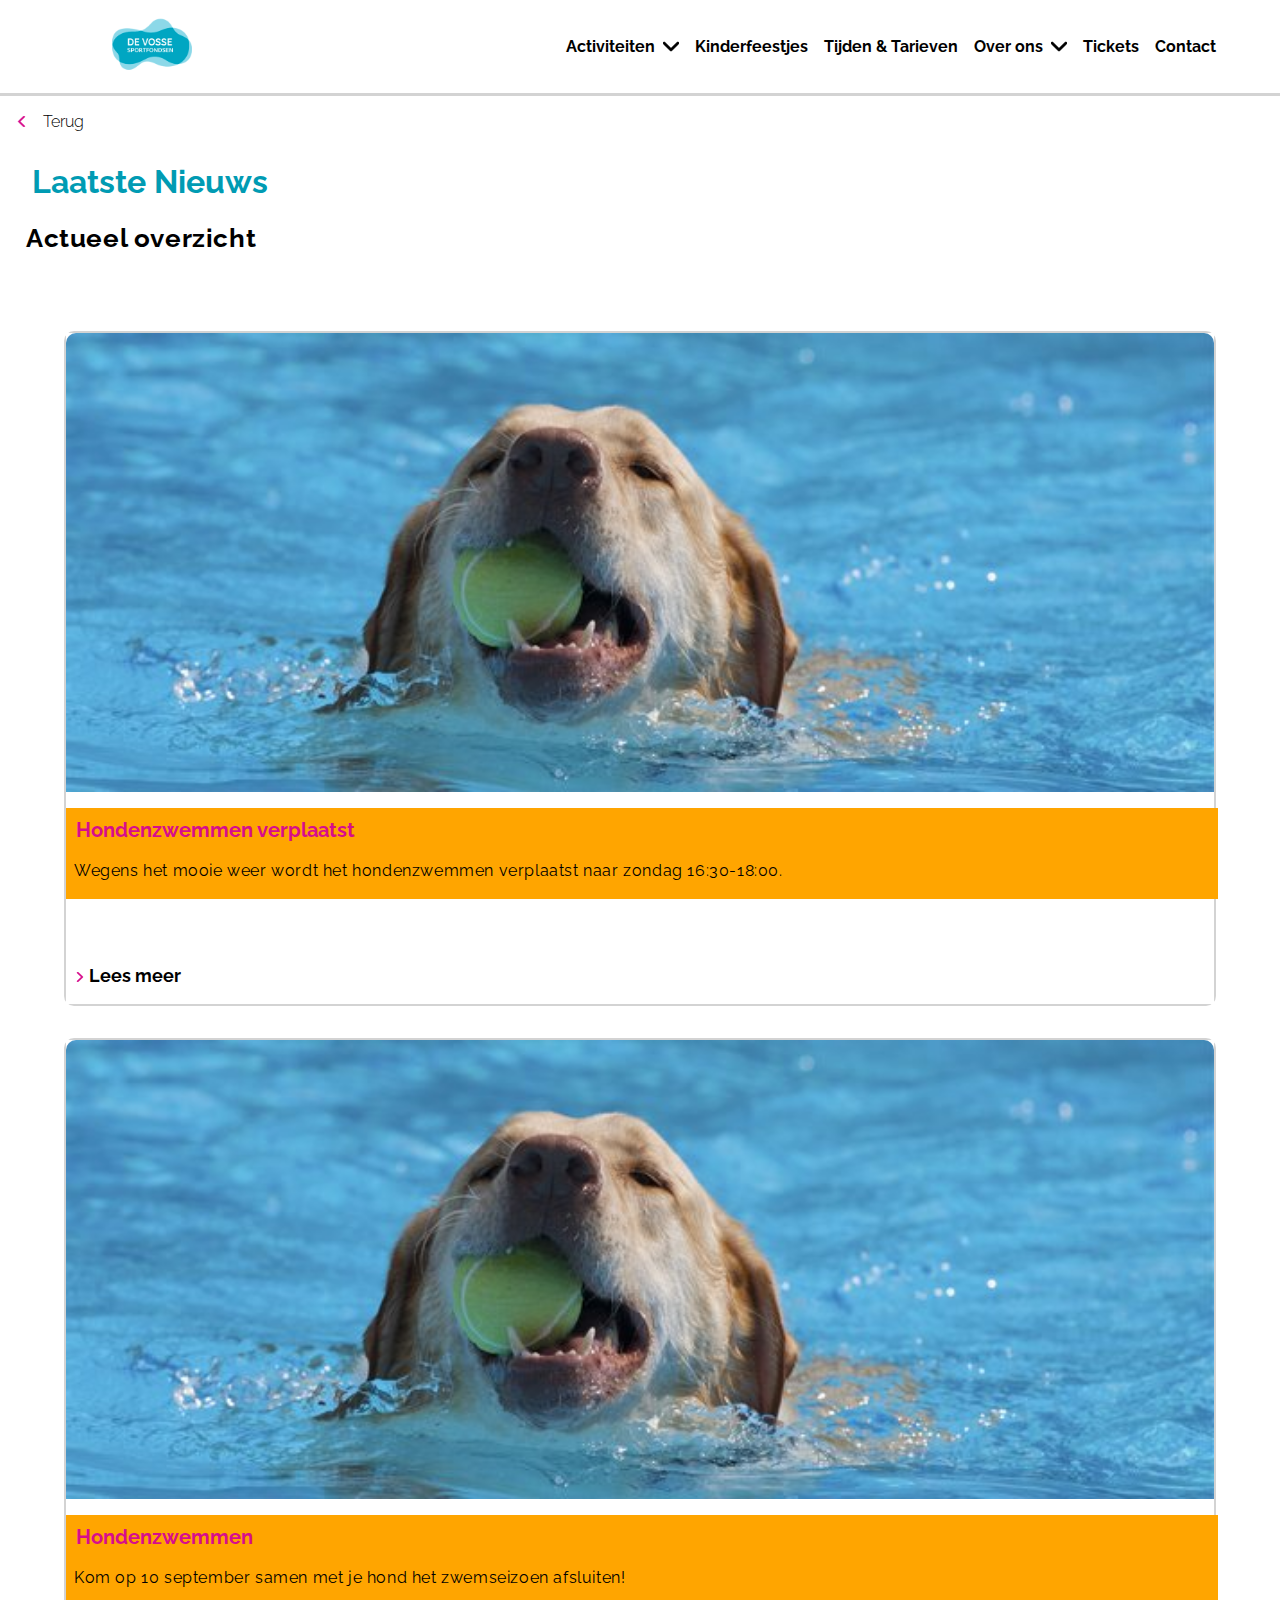
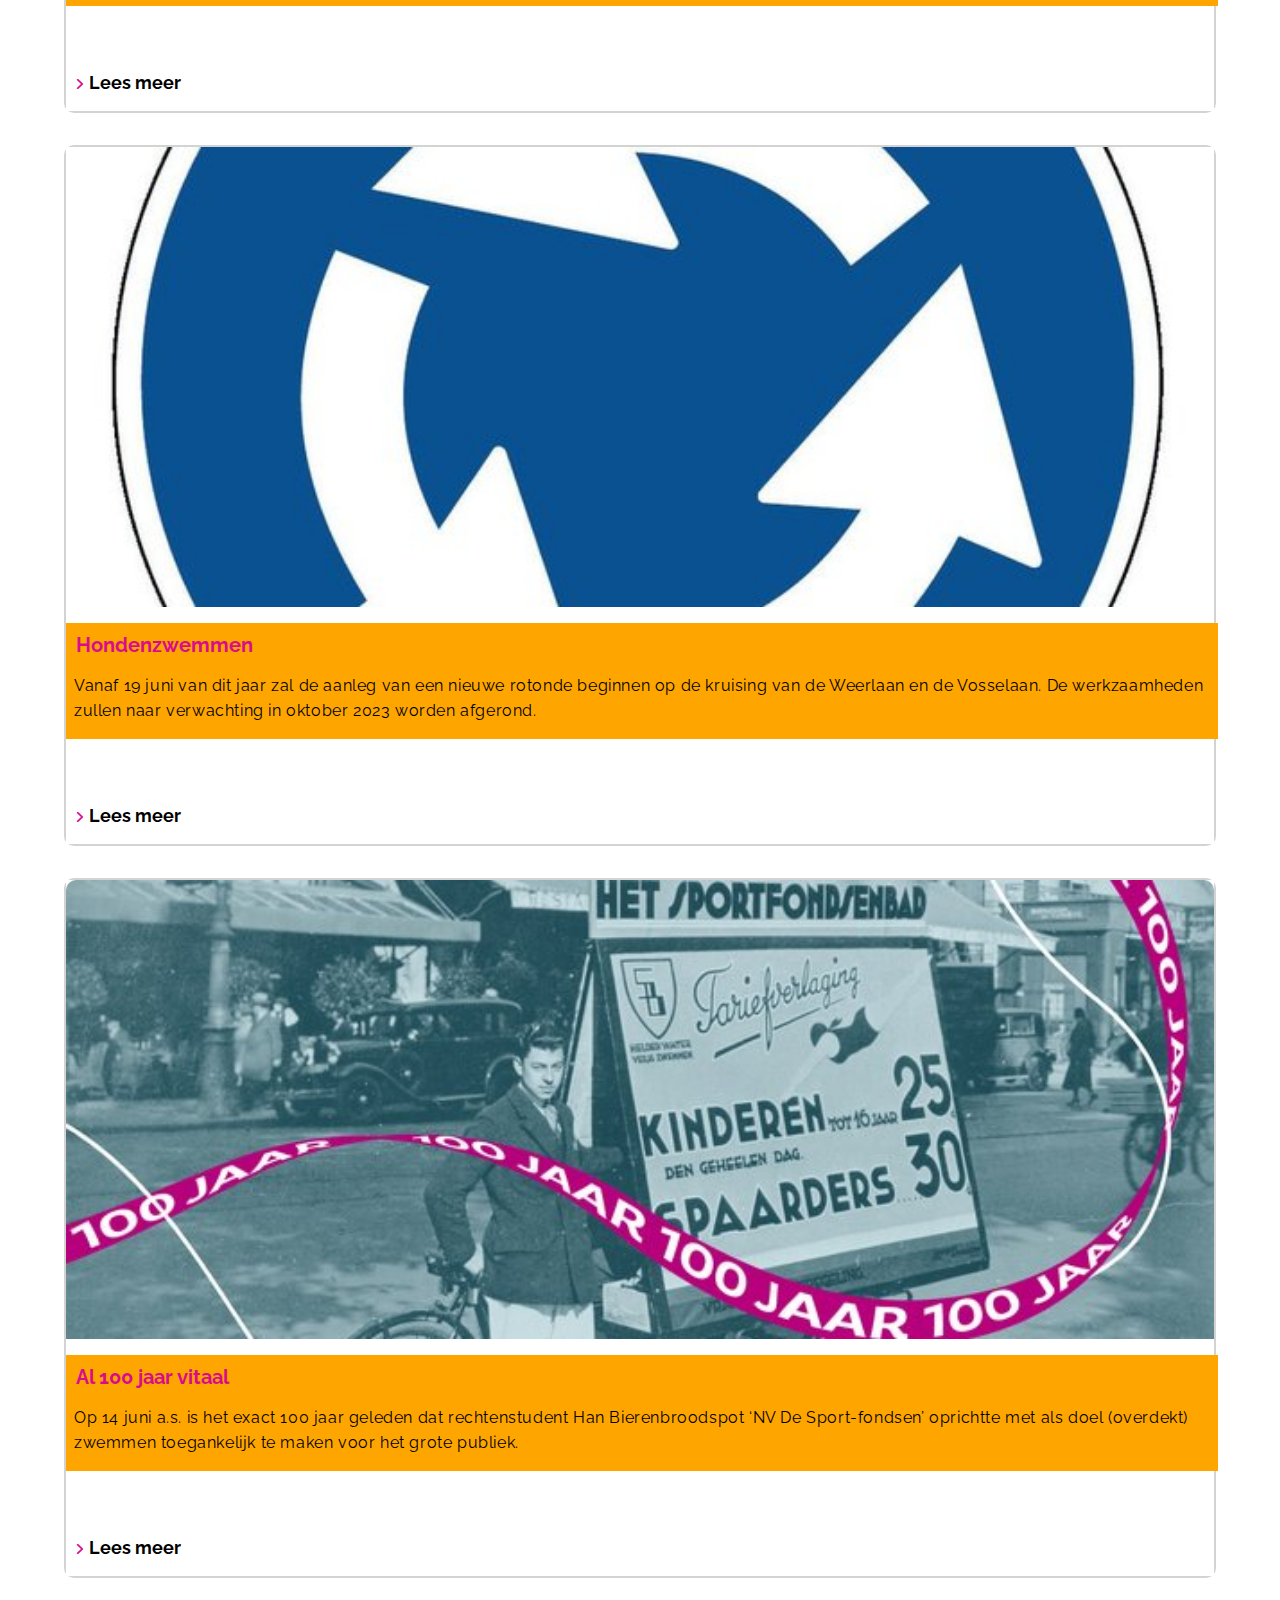
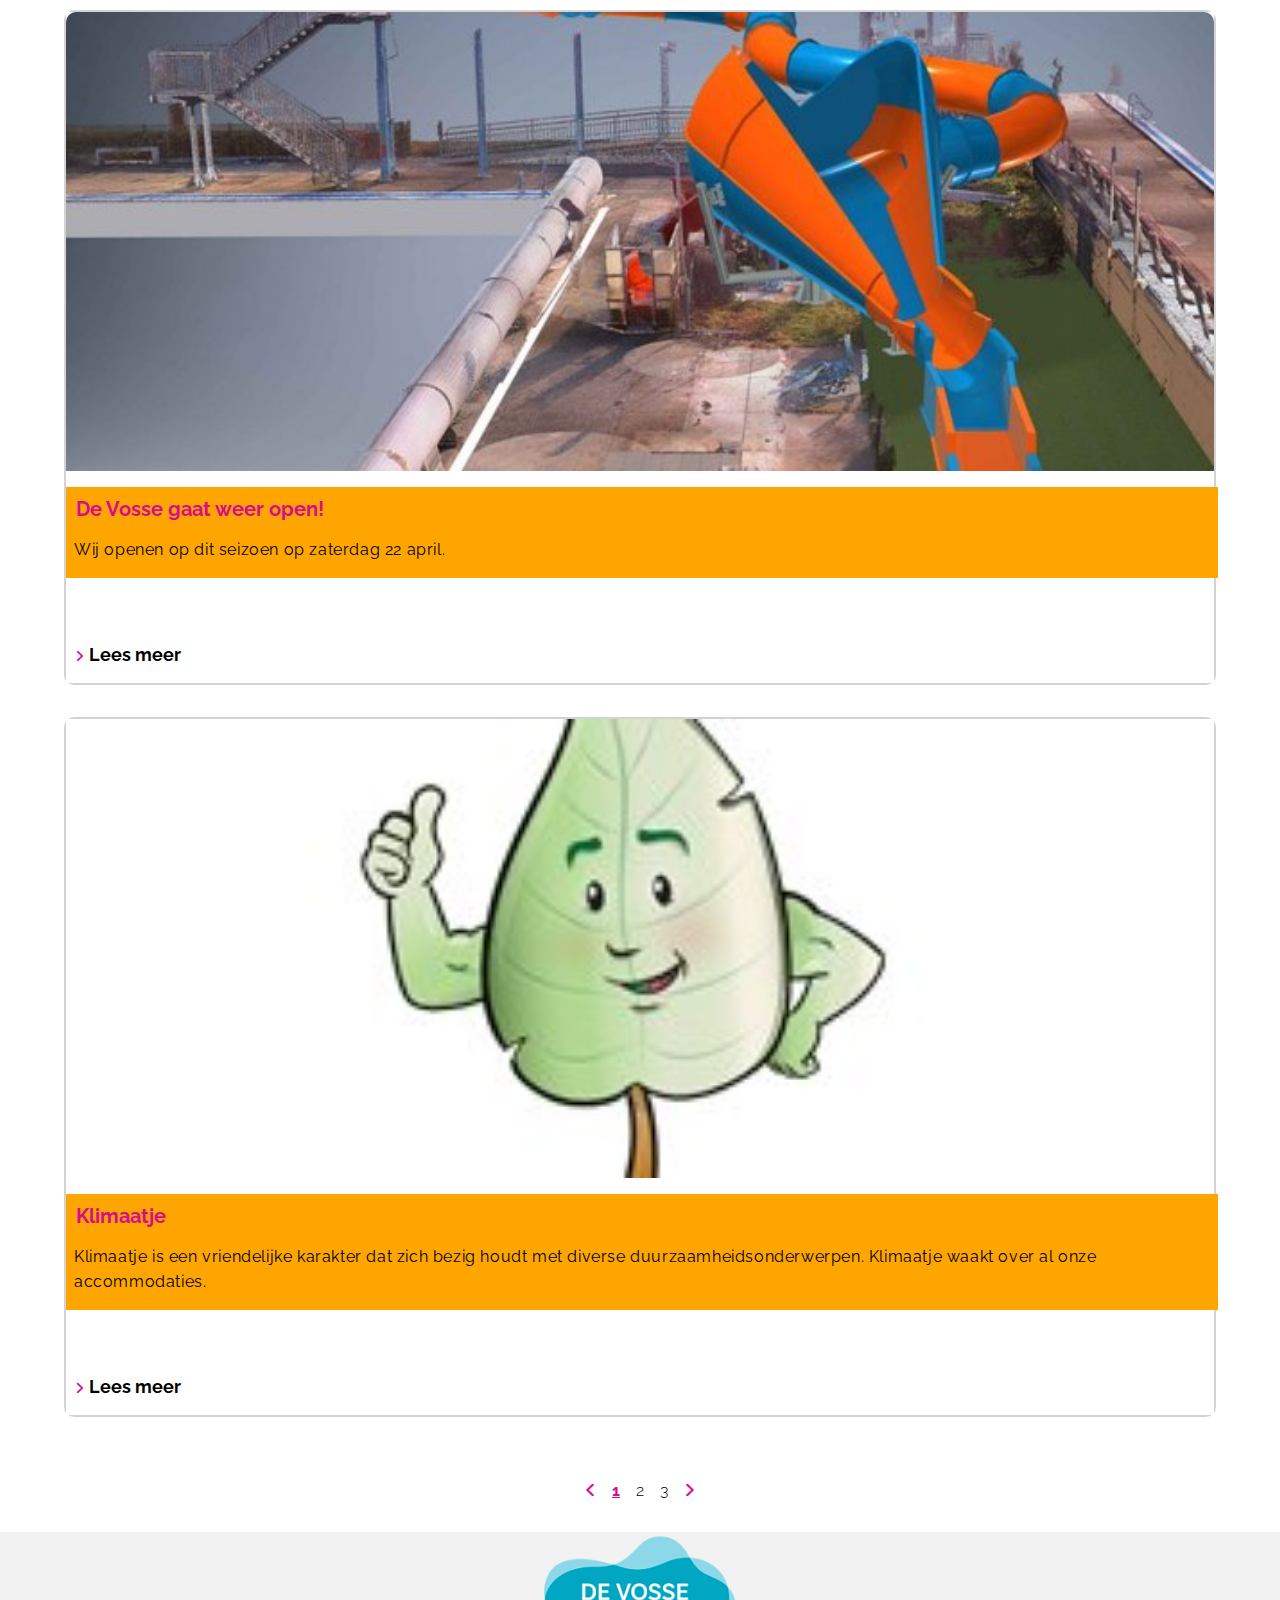
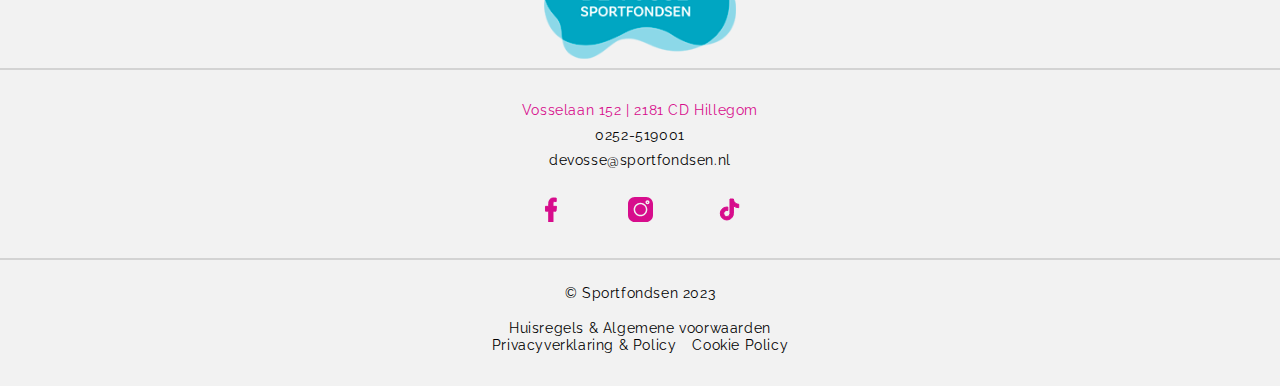
==== nieuws.html @ 366e2dba "Add files via upload" ====
<!DOCTYPE html>
<html lang="nl">

<head>
	<meta charset="UTF-8">
	<meta name="author" content="jouw naam">
	<meta name="viewport" content="width=device-width, initial-scale=1">
	
	<title>Het laatste nieuws</title>
	<link rel="icon" type="image/png" href="images/logoDeVosse.png">
	<link href="styles/style.css" rel="stylesheet">
	<link rel="preconnect" href="https://fonts.googleapis.com">
	<link rel="preconnect" href="https://fonts.gstatic.com" crossorigin>
	<link href="https://fonts.googleapis.com/css2?family=Raleway:wght@300;400;700&display=swap" rel="stylesheet">
</head>

<body class="news">
    <header>
		<nav>
			<a href="index.html"><img src="images/logoDeVosse.png" alt="Logo van de Vosse"></a>
			<div>
				<button aria-label="Klik hier om het hamburgermenu te openen."><img src="images/menuButton.svg"><span>Menu</span></button>
			</div>
			<ul>
				<li>
					<a href="#/">Activiteiten
					<svg width="25" height="25" fill="currentColor" stroke="currentColor" class="transition-transform ease-in-out duration-150 transform group-hover:rotate-180 text-primary h-3 w-3 ml-2" viewBox="0 0 25 14" xmlns="http://www.w3.org/2000/svg">
						<path d="M11.2624 13.4963L0.513101 2.93597C-0.171036 2.26421 -0.171036 1.17506 0.513102 0.503618C1.19663 -0.167874 2.30524 -0.167874 2.98872 0.503618L12.5002 9.84788L22.0113 0.503891C22.6951 -0.167602 23.8036 -0.167602 24.4871 0.503891C25.171 1.17538 25.171 2.26448 24.4871 2.93624L13.7377 13.4966C13.3958 13.8323 12.9481 14 12.5002 14C12.0521 14 11.6041 13.832 11.2624 13.4963Z"></path></svg>
					</a>
						<ul>
							<li><a href="#/">Vrijzwemmen</a></li>
							<li><a href="#/">Banenzwemmen</a></li>
							<li><a href="#/">Zwem-ABC</a></li>
						</ul>
				</li>
				<li><a href="#/">Kinderfeestjes</a></li>
				<li><a href="#/">Tijden & Tarieven</a></li>
				<li>
					<a href="#/">Over ons<svg width="25" height="25" fill="currentColor" stroke="currentColor" class="transition-transform ease-in-out duration-150 transform group-hover:rotate-180 text-primary h-3 w-3 ml-2" viewBox="0 0 25 14" xmlns="http://www.w3.org/2000/svg">
					<path d="M11.2624 13.4963L0.513101 2.93597C-0.171036 2.26421 -0.171036 1.17506 0.513102 0.503618C1.19663 -0.167874 2.30524 -0.167874 2.98872 0.503618L12.5002 9.84788L22.0113 0.503891C22.6951 -0.167602 23.8036 -0.167602 24.4871 0.503891C25.171 1.17538 25.171 2.26448 24.4871 2.93624L13.7377 13.4966C13.3958 13.8323 12.9481 14 12.5002 14C12.0521 14 11.6041 13.832 11.2624 13.4963Z"></path></svg>
					</a>
						<ul>
							<li><a href="nieuws.html">Nieuws</a></li>
							<li><a href="#/">Horeca</a></li>
							<li><a href="#/">Verhuur</a></li>
							<li><a href="#/">Vacatures</a></li>
							<li><a href="#/">Keurmerken</a></li>
						</ul>
				</li>
				<li><a href="#/">Tickets</a></li>
				<li><a href="#/">Contact</a></li>
			</ul>
		</nav>

		<div class="hamburger_menu">
			<ul>
				<li><img src="images/logoDeVosse.png" alt="Logo van de Vosse"></li>
				<li>
					<button aria-label="Klik hier om het hamburgermenu te sluiten.">
						<svg width="25" height="25" fill="currentColor" stroke="currentColor" class="text-primary h-6 w-6" viewBox="0 0 25 25" xmlns="http://www.w3.org/2000/svg">
						<path d="M14.2407 12.5001L21.6389 5.10154C22.1204 4.6203 22.1204 3.84218 21.6389 3.36094C21.1577 2.87969 20.3796 2.87969 19.8983 3.36094L12.4999 10.7595L5.10167 3.36094C4.62021 2.87969 3.84234 2.87969 3.3611 3.36094C2.87963 3.84218 2.87963 4.6203 3.3611 5.10154L10.7593 12.5001L3.3611 19.8987C2.87963 20.38 2.87963 21.1581 3.3611 21.6393C3.60093 21.8794 3.91627 22 4.23138 22C4.5465 22 4.86161 21.8794 5.10167 21.6393L12.4999 14.2407L19.8983 21.6393C20.1384 21.8794 20.4535 22 20.7686 22C21.0837 22 21.3988 21.8794 21.6389 21.6393C22.1204 21.1581 22.1204 20.38 21.6389 19.8987L14.2407 12.5001Z"></path></svg>
					</button>
				</li>
			</ul>

			<ul>
				<li>
					<button aria-label="Klik hier om de lijst met activiteiten te openen.">Activiteiten 
					<svg width="25" height="25" fill="currentColor" stroke="currentColor" class="false text-primary h-3 w-3 ml-2 group-hover:text-primary-600 group-focus:text-primary-600 transition ease-in-out duration-150" viewBox="0 0 25 14" xmlns="http://www.w3.org/2000/svg">
					<path d="M11.2624 13.4963L0.513101 2.93597C-0.171036 2.26421 -0.171036 1.17506 0.513102 0.503618C1.19663 -0.167874 2.30524 -0.167874 2.98872 0.503618L12.5002 9.84788L22.0113 0.503891C22.6951 -0.167602 23.8036 -0.167602 24.4871 0.503891C25.171 1.17538 25.171 2.26448 24.4871 2.93624L13.7377 13.4966C13.3958 13.8323 12.9481 14 12.5002 14C12.0521 14 11.6041 13.832 11.2624 13.4963Z"></path></svg></button>
				</li>
					<li>
						<ul class="activiteiten">
							<li><a href="#/">Vrijzwemmen</a></li>
							<li><a href="#/">Banenzwemmen</a></li>
							<li><a href="#/">Zwem-ABC</a></li>
						</ul>
					</li>
				<li><a href="#/">Kinderfeestjes</a></li>
				<li><a href="#/">Tijden & Tarieven</a></li>
				<li>
					<button aria-label="Klik hier om de lijst met informatie over ons te openen.">Over Ons <svg width="25" height="25" fill="currentColor" stroke="currentColor" class="false text-primary h-3 w-3 ml-2 group-hover:text-primary-600 group-focus:text-primary-600 transition ease-in-out duration-150" viewBox="0 0 25 14" xmlns="http://www.w3.org/2000/svg">
					<path d="M11.2624 13.4963L0.513101 2.93597C-0.171036 2.26421 -0.171036 1.17506 0.513102 0.503618C1.19663 -0.167874 2.30524 -0.167874 2.98872 0.503618L12.5002 9.84788L22.0113 0.503891C22.6951 -0.167602 23.8036 -0.167602 24.4871 0.503891C25.171 1.17538 25.171 2.26448 24.4871 2.93624L13.7377 13.4966C13.3958 13.8323 12.9481 14 12.5002 14C12.0521 14 11.6041 13.832 11.2624 13.4963Z"></path></svg></button>
				</li>
					<li>
						<ul class="over_ons">
							<li><a href="nieuws.html">Nieuws</a></li>
							<li><a href="#/">Horeca</a></li>
							<li><a href="#/">Verhuur</a></li>
							<li><a href="#/">Vacatures</a></li>
							<li><a href="#/">Keurmerken</a></li>
						</ul>
					</li>
				<li><a href="#/">Tickets</a></li>
				<li><a href="#/">Contact</a></li>
			</ul>
		</div>
	</header>

    <main>
        <section>
            <a href="index.html"><svg width="11" height="11" fill="currentColor" stroke="currentColor" class="ml-0 mr-2 md:mx-2 text-primary" viewBox="0 0 15 25" xmlns="http://www.w3.org/2000/svg">
            <path d="M0.53968 13.7376L11.8543 24.4869C12.5741 25.171 13.741 25.171 14.4604 24.4869C15.1799 23.8034 15.1799 22.6948 14.4604 22.0113L4.4487 12.4998L14.4601 2.98869C15.1796 2.30489 15.1796 1.19638 14.4601 0.512853C13.7407 -0.170951 12.5738 -0.170951 11.854 0.512853L0.53939 11.2623C0.179661 11.6042 0 12.0519 0 12.4998C0 12.9479 0.180011 13.3959 0.53968 13.7376Z"></path>
            </svg>Terug</a>

            <h1>Laatste Nieuws</h1>

            <h2>Actueel overzicht</h2>
        </section>

		<ul>
			<li>
				<a href="#/">
					<article>
						<img src="images/honden-zwemmen.jpg" alt="Afbeelding van een hond in het zwembad met een tennisbal in zijn bek.">
						<section>
							<h3>Hondenzwemmen verplaatst</h3>
							<p>
								Wegens het mooie weer wordt het hondenzwemmen verplaatst naar zondag 16:30-18:00.
							</p>
						</section>
						<p>
							<svg width="10" height="10" fill="currentColor" stroke="currentColor" class="text-primary" viewBox="0 0 15 25" xmlns="http://www.w3.org/2000/svg"><path d="M14.4603 13.7376L3.14568 24.4869C2.42594 25.171 1.25899 25.171 0.539592 24.4869C-0.179864 23.8034 -0.179864 22.6948 0.539592 22.0113L10.5513 12.4998L0.539883 2.98869C-0.179573 2.30489 -0.179573 1.19638 0.539883 0.512853C1.25934 -0.170951 2.42623 -0.170951 3.14598 0.512853L14.4606 11.2623C14.8203 11.6042 15 12.0519 15 12.4998C15 12.9479 14.82 13.3959 14.4603 13.7376Z"></path></svg>
							Lees meer
						</p>
					</article>
				</a>
			</li>

			<li>
				<a href="#/">
					<article>
						<img src="images/honden-zwemmen.jpg" alt="Afbeelding van een hond in het zwembad met een tennisbal in zijn bek.">
						<section>
							<h3>Hondenzwemmen</h3>
							<p>
								Kom op 10 september samen met je hond het zwemseizoen afsluiten!
							</p>
						</section>
						<p>
							<svg width="10" height="10" fill="currentColor" stroke="currentColor" class="text-primary" viewBox="0 0 15 25" xmlns="http://www.w3.org/2000/svg"><path d="M14.4603 13.7376L3.14568 24.4869C2.42594 25.171 1.25899 25.171 0.539592 24.4869C-0.179864 23.8034 -0.179864 22.6948 0.539592 22.0113L10.5513 12.4998L0.539883 2.98869C-0.179573 2.30489 -0.179573 1.19638 0.539883 0.512853C1.25934 -0.170951 2.42623 -0.170951 3.14598 0.512853L14.4606 11.2623C14.8203 11.6042 15 12.0519 15 12.4998C15 12.9479 14.82 13.3959 14.4603 13.7376Z"></path></svg>
							Lees meer
						</p>
					</article>
				</a>
			</li>

			<li>
				<a href="#/">
					<article>
						<img src="images/rotonde.jpg" alt="Afbeelding van een verkeersbord met een rotonde daar op.">
						<section>
							<h3>Hondenzwemmen</h3>
							<p>
								Vanaf 19 juni van dit jaar zal de aanleg van een nieuwe rotonde beginnen op de kruising van de Weerlaan en de Vosselaan. 
							De werkzaamheden zullen naar verwachting in oktober 2023 worden afgerond.
							</p>
						</section>
						<p>
							<svg width="10" height="10" fill="currentColor" stroke="currentColor" class="text-primary" viewBox="0 0 15 25" xmlns="http://www.w3.org/2000/svg"><path d="M14.4603 13.7376L3.14568 24.4869C2.42594 25.171 1.25899 25.171 0.539592 24.4869C-0.179864 23.8034 -0.179864 22.6948 0.539592 22.0113L10.5513 12.4998L0.539883 2.98869C-0.179573 2.30489 -0.179573 1.19638 0.539883 0.512853C1.25934 -0.170951 2.42623 -0.170951 3.14598 0.512853L14.4606 11.2623C14.8203 11.6042 15 12.0519 15 12.4998C15 12.9479 14.82 13.3959 14.4603 13.7376Z"></path></svg>
							Lees meer
						</p>
					</article>
				</a>
			</li>

			<li>
				<a href="#/">
					<article>
						<img src="images/100jaar.jpg" alt="Afbeelding dat het Sportfonds 100 jaar bestaat.">
						<section>
							<h3>Al 100 jaar vitaal</h3>
							<p>
								Op 14 juni a.s. is het exact 100 jaar geleden dat rechtenstudent Han Bierenbroodspot
								 ‘NV De Sport-fondsen’ oprichtte met als doel (overdekt) zwemmen toegankelijk te maken voor het grote publiek.
							</p>
						</section>
						<p>
							<svg width="10" height="10" fill="currentColor" stroke="currentColor" class="text-primary" viewBox="0 0 15 25" xmlns="http://www.w3.org/2000/svg"><path d="M14.4603 13.7376L3.14568 24.4869C2.42594 25.171 1.25899 25.171 0.539592 24.4869C-0.179864 23.8034 -0.179864 22.6948 0.539592 22.0113L10.5513 12.4998L0.539883 2.98869C-0.179573 2.30489 -0.179573 1.19638 0.539883 0.512853C1.25934 -0.170951 2.42623 -0.170951 3.14598 0.512853L14.4606 11.2623C14.8203 11.6042 15 12.0519 15 12.4998C15 12.9479 14.82 13.3959 14.4603 13.7376Z"></path></svg>
							Lees meer
						</p>
					</article>
				</a>
			</li>

			<li>
				<a href="#/">
					<article>
						<img src="images/glijbaan.jpg" alt="Afbeelding van de nieuwe glijbaan van de Vosse.">
						<section>
							<h3>De Vosse gaat weer open!</h3>
							<p>
								Wij openen op dit seizoen op zaterdag 22 april.
							</p>
						</section>
						<p>
							<svg width="10" height="10" fill="currentColor" stroke="currentColor" class="text-primary" viewBox="0 0 15 25" xmlns="http://www.w3.org/2000/svg"><path d="M14.4603 13.7376L3.14568 24.4869C2.42594 25.171 1.25899 25.171 0.539592 24.4869C-0.179864 23.8034 -0.179864 22.6948 0.539592 22.0113L10.5513 12.4998L0.539883 2.98869C-0.179573 2.30489 -0.179573 1.19638 0.539883 0.512853C1.25934 -0.170951 2.42623 -0.170951 3.14598 0.512853L14.4606 11.2623C14.8203 11.6042 15 12.0519 15 12.4998C15 12.9479 14.82 13.3959 14.4603 13.7376Z"></path></svg>
							Lees meer
						</p>
					</article>
				</a>
			</li>

			<li>
				<a href="#/">
					<article>
						<img src="images/klimaatje.jpg" alt="Afbeelding van de mascotte van KLimaatje.">
						<section>
							<h3>Klimaatje</h3>
							<p>
								Klimaatje is een vriendelijke karakter dat zich bezig houdt met diverse duurzaamheidsonderwerpen. 
								Klimaatje waakt over al onze accommodaties.
							</p>
						</section>
						<p>
							<svg width="10" height="10" fill="currentColor" stroke="currentColor" class="text-primary" viewBox="0 0 15 25" xmlns="http://www.w3.org/2000/svg"><path d="M14.4603 13.7376L3.14568 24.4869C2.42594 25.171 1.25899 25.171 0.539592 24.4869C-0.179864 23.8034 -0.179864 22.6948 0.539592 22.0113L10.5513 12.4998L0.539883 2.98869C-0.179573 2.30489 -0.179573 1.19638 0.539883 0.512853C1.25934 -0.170951 2.42623 -0.170951 3.14598 0.512853L14.4606 11.2623C14.8203 11.6042 15 12.0519 15 12.4998C15 12.9479 14.82 13.3959 14.4603 13.7376Z"></path></svg>
							Lees meer
						</p>
					</article>
				</a>
			</li>
		</ul>

		<section>
			<ul>
				<li><a href="#/" title="Klik hier om naar de vorige nieuws pagina te gaan.">
					<svg width="12" height="12" fill="currentColor" stroke="currentColor" class="text-primary lg:hidden" viewBox="0 0 15 25" xmlns="http://www.w3.org/2000/svg">
					<path d="M0.53968 13.7376L11.8543 24.4869C12.5741 25.171 13.741 25.171 14.4604 24.4869C15.1799 23.8034 15.1799 22.6948 14.4604 22.0113L4.4487 12.4998L14.4601 2.98869C15.1796 2.30489 15.1796 1.19638 14.4601 0.512853C13.7407 -0.170951 12.5738 -0.170951 11.854 0.512853L0.53939 11.2623C0.179661 11.6042 0 12.0519 0 12.4998C0 12.9479 0.180011 13.3959 0.53968 13.7376Z"></path></svg></a>
				</li>
				<li><a href="#/" title="Klik hier om naar pagina 1 te gaan.">1</a></li>
				<li><a href="#/" title="Klik hier om naar pagina 2 te gaan.">2</a></li>
				<li><a href="#/" title="Klik hier om naar pagina 3 te gaan.">3</a></li>
				<li><a href="#/" title="Klik hier om naar de volgende nieuws pagina te gaan.">
					<svg width="12" height="12" fill="currentColor" stroke="currentColor" class="text-primary lg:hidden" viewBox="0 0 15 25" xmlns="http://www.w3.org/2000/svg">
					<path d="M14.4603 13.7376L3.14568 24.4869C2.42594 25.171 1.25899 25.171 0.539592 24.4869C-0.179864 23.8034 -0.179864 22.6948 0.539592 22.0113L10.5513 12.4998L0.539883 2.98869C-0.179573 2.30489 -0.179573 1.19638 0.539883 0.512853C1.25934 -0.170951 2.42623 -0.170951 3.14598 0.512853L14.4606 11.2623C14.8203 11.6042 15 12.0519 15 12.4998C15 12.9479 14.82 13.3959 14.4603 13.7376Z"></path></svg></a>
				</li>
			</ul>
		</section>
    </main>

	<footer>
		<section>
			<a href="index.html"><img src="images/logoDeVosse.png" alt="Logo van de Vosse"></a>
		</section>

		<section>
			<a href="https://maps.app.goo.gl/d3FYdzSRo4xgnacJ7" target="_blank">Vosselaan 152 | 2181 CD Hillegom</a>
			<a href="#/">0252-519001</a>
			<a href="#/">devosse@sportfondsen.nl</a>
		</section>

			<ul>
				<li>
					<a href="https://www.facebook.com/devosse" target="_blank"><svg width="25" height="25" fill="currentColor" stroke="currentColor" class="h-6 w-6 " viewBox="0 0 25 26" xmlns="http://www.w3.org/2000/svg">
					<path fill-rule="evenodd" clip-rule="evenodd" d="M14.0647 25.9733V14.7224H17.1936L17.7055 9.72235H14.0647V7.28827C14.0647 6.00017 14.0933 4.72282 15.7435 4.72282H17.4145V1.14763C17.4145 1.09447 15.98 0.973394 14.5273 0.973394C11.4945 0.973394 9.5974 3.04424 9.5974 6.84862V9.72235H6.2476V14.7224H9.5974V25.9733H14.0647Z"></path></svg></a>
				</li>
				<li>
					<a href="https://www.instagram.com/zwembaddevosse/" target="_blank"><svg width="25" height="25" fill="currentColor" stroke="none" viewBox="0 0 25 25" xmlns="http://www.w3.org/2000/svg">
					<path d="M18.2327 0H6.76726C3.03573 0 0 3.03573 0 6.76726V18.2329C0 21.9642 3.03573 25 6.76726 25H18.2329C21.9642 25 25 21.9642 25 18.2329V6.76726C25 3.03573 21.9642 0 18.2327 0V0ZM12.5 19.3357C8.73068 19.3357 5.66424 16.2693 5.66424 12.5C5.66424 8.73068 8.73068 5.66424 12.5 5.66424C16.2693 5.66424 19.3357 8.73068 19.3357 12.5C19.3357 16.2693 16.2693 19.3357 12.5 19.3357ZM19.4992 7.27633C18.3853 7.27633 17.4793 6.37034 17.4793 5.25645C17.4793 4.14256 18.3853 3.23638 19.4992 3.23638C20.6131 3.23638 21.5192 4.14256 21.5192 5.25645C21.5192 6.37034 20.6131 7.27633 19.4992 7.27633Z"></path><path d="M12.5 7.12985C9.53905 7.12985 7.12988 9.53883 7.12988 12.5C7.12988 15.4609 9.53905 17.8701 12.5 17.8701C15.4612 17.8701 17.8701 15.4609 17.8701 12.5C17.8701 9.53883 15.4612 7.12985 12.5 7.12985Z"></path>
					<path d="M19.4991 4.70218C19.1935 4.70218 18.9448 4.9509 18.9448 5.25645C18.9448 5.56201 19.1935 5.81073 19.4991 5.81073C19.8048 5.81073 20.0536 5.5622 20.0536 5.25645C20.0536 4.95071 19.8048 4.70218 19.4991 4.70218Z"></path></svg></a>
				</li>
				<li>
					<a href="https://www.tiktok.com/@zwembaddevosse" target="_blank"><svg width="25" height="25" fill="currentColor" stroke="currentColor" viewBox="0 0 25 25" xmlns="http://www.w3.org/2000/svg">
					<path d="M21.7 7.266a5.283 5.283 0 01-3.192-1.067 5.295 5.295 0 01-2.11-4.183h-3.424v9.355l-.004 5.124a3.099 3.099 0 01-3.279 3.092 3.086 3.086 0 01-1.417-.434 3.098 3.098 0 01-1.515-2.611 3.101 3.101 0 014.082-2.988v-3.476a6.735 6.735 0 00-.987-.073 6.565 6.565 0 00-4.933 2.207 6.422 6.422 0 00-1.62 3.874 6.414 6.414 0 001.91 4.997 6.566 6.566 0 004.643 1.9 6.544 6.544 0 004.643-1.9 6.41 6.41 0 001.923-4.561l-.018-7.652a8.654 8.654 0 005.308 1.804V7.265c.001.001-.009.001-.01.001z"></path></svg></a>
				</li>
			</ul>

			<section>
				<p>&copy Sportfondsen 2023</p>
				<a href="#/">Huisregels & Algemene voorwaarden</a>
				<ul>
					<li><a href="#/">Privacyverklaring & Policy</a></li>
					<li><a href="#/">Cookie Policy</a></li>
				</ul>
			</section>
	
	</footer>



    <script defer src="scripts/script.js"></script>
</body>
</html>
---- styles/style.css ----
/**************/
/* CSS REMEDY */
/**************/
*,
*::after,
*::before {
	box-sizing: border-box;
	margin: 0;
	padding: 0;
}

body li {
	list-style-type: none;
}

body {
	padding-top: 4em;
}

@media only screen and (min-width: 861px) {
body {
	padding-top: 6em;
}
}

/*********************/
/* CUSTOM PROPERTIES */
/*********************/
:root {
	/* startje */
	--color-background: #eee;
	--main-color: #DFF3F7;
	--secondary-color: #D70D8C;
	--main-text-color: black;

	--letter-spacing: .6px;
	--line-height: 25px;

	--standard-font: 'Raleway', sans-serif;

	--thin-font-weight: 300;
	--thin-font-text-color: black;

	--heading-font-weight: 700;

	--h2-font-size: 22px;

	--regular-text-weight: 400;
	--regular-text-size: 1.125rem;
}


/****************/
/* JOUW STYLING */
/****************/

/* jouw code */

/* HEADER */

header nav {
	display: flex;
	justify-content: space-between;
	align-items: center;
	width: 100%;
	height: 4em;
	position: fixed;
	top: 0;
	z-index: 9999;
	border-bottom: 3px solid lightgray;
	background-color: white;
	padding-left: 2em;
	padding-right: 2em;
}

header nav a img {
	width: 5em;
	height: auto;
}

header nav div:first-of-type {
	display: flex;
	flex-direction: column;
	justify-content: center;
	align-items: center;
	width: 3em;
	height: auto;
}

header nav div:first-of-type button {
	font-family: var(--standard-font);
	font-weight: var(--thin-font-weight);
	color: var(--thin-font-text-color);

	width: 100%;
	height: 100%;
	border: none;
	background-color: transparent;
	cursor: pointer;
	margin-top: 1em;
}

header nav div:first-of-type button img {
	width: 75%;
	height: auto;
}

header nav div:first-of-type button span {
	font-family: var(--standard-font);
	font-weight: var(--thin-font-text-color);
	font-size: 12px;
}


/* MEDIA QUERIES OPMAAK VOOR HEADER */

header nav ul {
	display: flex;
	flex-direction: row;
	justify-content: center;
	align-items: center;
	gap: 1em;

	margin-right: 2em;
}

header nav ul li {
	display: flex;
	justify-content: center;
	align-items: center;
	height: 2em;
}

header nav ul:first-of-type a {
	display: flex;
	justify-content: center;
	align-items: center;

	text-decoration: none;
	color: black;
	font-family: var(--standard-font);
	font-weight: var(--heading-font-weight);
	font-size: 16px;
}

header nav ul a:hover {
	cursor: pointer;
	color: var(--secondary-color);
	border-bottom: 2px solid var(--secondary-color);
}

header nav ul a:hover svg {
	transform: rotate(180deg);
	transition-duration: .25s;
}

header nav ul a:focus {
	color: var(--secondary-color);
}

header nav ul a svg {
	width: 1em;
	margin-left: .5em;
	transition-duration: .25s;
}


/* UITKLAP MENU */

header nav ul li:nth-of-type(1):hover ul,
header nav ul li:nth-of-type(2):hover ul {
	display: flex;
}
  
header nav ul li:nth-of-type(1) ul {
	background-color: white;

	flex-direction: column;
	margin-top: 12em;
	margin-left: 1em;
	width: 10em;
	height: 10em;
	position: absolute;

	border-radius: 0px 0px 10px 10px;

	display: none;
}

header nav ul li:nth-of-type(4):hover ul,
header nav ul li:nth-of-type(6):hover ul {
	display: flex;
}

header nav ul li:nth-of-type(4) ul {
	background-color: white;

	flex-direction: column;
	margin-top: 18em;
	margin-left: 1em;
	width: 10em;
	height: 16em;
	position: absolute;

	border-radius: 0px 0px 10px 10px;

	display: none;
}


@media only screen and (min-width: 863px) {
	header nav {
		height: 6em;
	}
    header nav div:first-of-type button {
      display: none;
    }
	header nav a img {
		margin-left: 5em;
	}
  }

  @media only screen and (max-width: 862px) {
	header nav ul {
		display: none;
	}
  }


/* HEADER HAMBURGER MENU VERSCHIJNEN */

header .hamburger_menu {
	position: fixed;
	top: 0;
	width: 100%;
	z-index: 9999;
	background-color: white;
	display: none;
	overflow-y: auto;
	overflow-x: hidden;
	height: 100vh;
	max-height: 100vh;
}

body.hamburger-menu-open {
    overflow: hidden;
}


header .hamburger_menu > ul:first-of-type {
	display: flex;
	justify-content: space-between;
	align-items: center;
	width: 100%;
}

header .hamburger_menu ul:first-of-type li:first-of-type img {
	margin-left: 1em;
	margin-top: 1em;
	width: 4em;
}

header .hamburger_menu ul:first-of-type li:last-of-type svg {
	color: var(--secondary-color);
	margin-right: 1em;
	margin-top: 1em;
}

header .hamburger_menu ul:first-of-type li:last-of-type button {
	background-color: transparent;
	border: none;
	margin-right: 2em;
}



/* HAMBURGER MENU OPMAAK */

header .hamburger_menu ul:nth-of-type(2) {
	display: flex;
	flex-direction: column;
	justify-content: center;
	align-items: center;

	width: 100%;
	margin-top: 1em;
}

header .hamburger_menu ul:nth-of-type(2) li {
	width: 100%;
}

header .hamburger_menu ul:nth-of-type(2) button {
	font-family: var(--standard-font);
	font-weight: var(--heading-font-weight);
	font-size: 16px;
	border: none;
	background-color: transparent;
	border-bottom: 2px solid lightgray;

	width: 100%;
	height: 5em;

	display: flex;
	justify-content: space-between;
	align-items: center;

	padding: 0;
	padding-left: 1em;
	margin: 0;
}

header .hamburger_menu ul:nth-of-type(2) button svg {
	color: var(--secondary-color);
	width: 1em;

	margin-right: 3em;
	transition: transform 0.2s ease;
	  
}

header .hamburger_menu ul:nth-of-type(2) > li:nth-of-type(3) a,
header .hamburger_menu ul:nth-of-type(2) > li:nth-of-type(4) a,
header .hamburger_menu ul:nth-of-type(2) > li:nth-of-type(7) a,
header .hamburger_menu ul:nth-of-type(2) > li:nth-of-type(8) a
{
	font-family: var(--standard-font);
	font-weight: var(--heading-font-weight);
	font-size: 16px;

	text-decoration: none;
	color: black;
	border-bottom: 2px solid lightgray;

	display: flex;
	align-items: center;
	
	width: 100%;
	height: 5em;
	padding-left: 1em;
}

header .activiteiten {
	display: none;

	font-family: var(--standard-font);
	font-weight: var(--thin-font-weight);

	width: 100%;
}

header .activiteiten a {
	display: block;
	text-decoration: none;
	color: black;

	width: 100%;
	margin-top: 1em;
	margin-bottom: 1.5em;
	margin-left: 2em;
}

header .over_ons {
	display: none;

	font-family: var(--standard-font);
	font-weight: var(--thin-font-weight);

	width: 100%;
}

header .over_ons a {
	display: block;
	text-decoration: none;
	color: black;

	width: 100%;
	margin-top: 1em;
	margin-bottom: 1.5em;
	margin-left: 2em;
}


/* MAIN */

/* SLIDESHOW */

main div:first-of-type {
	position: relative;
	width: 100vw;
	height: 10em;
}

main div:first-of-type ul:first-of-type {
	width: 100vw;
	height: 10em;
	display: flex;
	align-items: center;
	justify-content: space-evenly;
	position: absolute;
	z-index: 10;
	gap: 15em;
}

main div:first-of-type button {
	width: 2em;
	height: auto;
	cursor: pointer;
	background-color: transparent;
	backdrop-filter: blur(50px);
	border: none;
}

main div:first-of-type figure {
	height: 10em;
}

main div:first-of-type figure img {
	width: 100%;
	height: 10em;
	object-fit: cover;
	position: absolute;
	animation: fade-in-fade-out 10s infinite running;
}

main div:first-of-type figure.animationPaused img {
	animation: fade-in-fade-out 10s infinite paused;
}

main div:first-of-type img:nth-of-type(2) {
	animation-delay: 5s;
}

@keyframes fade-in-fade-out {
	0% {
		opacity: 1;
	}

	50% {
		opacity: 0;
	}

	100% {
		opacity: 1;
	}
}

/* ARTICLE */

main>article:nth-of-type(1) {
	width: 90vw;
	max-width: 60em;
	height: 13em;
	max-height: 13em;
	background-color: var(--main-color);
	border-radius: 10px;
	margin: auto;
	
	display: flex;
	flex-direction: column;
	text-align: center;
	align-items: center;
	z-index: 1;
	transform: translateY(-1em);
}

@media only screen and (min-width: 1024px) {
	main div:first-of-type figure img {
		height: 80vh;
	}
	main>article:nth-of-type(1) {
		margin-top: 25em;
		height: 12em;
	}
  }

main article:first-of-type h1 {
	font-family: var(--standard-font);
	font-weight: var(--heading-font-weight);
	font-size: 1.5em;
	line-height: var(--line-height);
	letter-spacing: var(--letter-spacing);
	color: var(--main-text-color);
	width: 90%;
	margin-top: 1em;
	overflow-y: hidden;
}

main>article:first-of-type p {
	font-family: var(--standard-font);
	font-weight: var(--regular-text-weight);
	font-size: var(--regular-text-size);
	line-height: var(--line-height);
	letter-spacing: var(--letter-spacing);
	color: var(--main-text-color);
	width: 80%;
	margin-top: 1em;
}

/* FIRST SECTION */

main section:first-of-type {
	margin-top: 1em;
	width: 100vw;
	height: auto;
}

main section:first-of-type h2 {
	font-family: var(--standard-font);
	font-weight: var(--heading-font-weight);
	font-size: var(--h2-font-size);
	line-height: var(--line-height);
	letter-spacing: var(--letter-spacing);
	color: var(--main-text-color);
	margin-left: .5em;
}

main section:first-of-type ul {
	display: flex;
	flex-direction: column;
	align-items: center;
	width: 100%;
	height: auto;
	margin-top: 1em;
}

main section:first-of-type ul li {
	margin-bottom: 1em;
}

main section:first-of-type ul li a {
	font-family: var(--standard-font);
	font-weight: var(--heading-font-weight);
	letter-spacing: var(--letter-spacing);
	line-height: var(--line-height);
	color: var(--secondary-color);
	text-decoration: none;
	border: 2px solid var(--secondary-color);
	border-radius: 25px;
	display: block;
	text-align: center;
	width: 90vw;
	max-width: 50em;
	padding: .3em 0em .3em 0em;
}

@media only screen and (min-width: 1024px) {
	main section:first-of-type h2 {
		margin-left: 3em;
	}
	main section:nth-of-type(3) h2 {
		margin-left: 2em;
	}
	main section:nth-of-type(4) h2 {
		margin-left: 3em;
		color: green;	
	}
  }
  
  @media only screen and (min-width: 769px) {
	main section:first-of-type > ul {
		display: flex;
		flex-direction: row;
		width: 100vw;
		justify-content: center;
		align-items: center;
		gap: 5em;
		padding-left: 1em;
		padding-right: 1em;
	}
	main section:first-of-type > ul li {
		width: 25%;
		max-width: 20em;
	}
	main section:first-of-type > ul li a {
		width: 100%;
		border: 2px solid var(--secondary-color);
		border-radius: 25px;
	}
	main section:first-of-type {
		margin-bottom: 3em;
	}
  }

/* SECOND SECTION */

.index main section:nth-of-type(2) {
	background-color: var(--main-color);
	width: 90vw;
	max-width: 60em;
	height: 19em;
	max-height: 19em;
	margin: auto;
	margin-top: 2em;
	border-radius: 10px;
	display: flex;
	flex-direction: column;
	align-items: center;
	text-align: center;
}

main section:nth-of-type(2) h2 {
	font-family: var(--standard-font);
	font-weight: var(--heading-font-weight);
	font-size: var(--h2-font-size);
	line-height: var(--line-height);
	letter-spacing: var(--letter-spacing);
	color: var(--main-text-color);
	margin-top: 2em;
}

main section:nth-of-type(2) p {
	font-family: var(--standard-font);
	font-weight: var(--regular-text-weight);
	font-size: 1em;
	line-height: var(--line-height);
	letter-spacing: var(--letter-spacing);
	color: var(--main-text-color);
	margin-top: 1em;
}

 .index main section:nth-of-type(2) a {
	font-family: var(--standard-font);
	font-weight: var(--heading-font-weight);
	font-size: 1em;
	line-height: var(--line-height);
	letter-spacing: var(--letter-spacing);
	background-color: var(--secondary-color);
	border-radius: 25px;
	color: white;
	text-decoration: none;
	display: block;
	width: 90%;
	max-width: 20em;
	text-align: center;
	padding: .7em 0em .7em 0em;
	margin-top: 1em;
	box-shadow: 0px 5px 10px 0px grey;
}

/* THIRD SECTION */

main section:nth-of-type(3) {
	margin-top: 3em;
	width: 100vw;
	height: auto;
	overflow-x: auto;
}

main section:nth-of-type(3) > ul:first-of-type {
	display: flex;
	justify-content: space-between;
	margin-left: 1em;
	margin-right: 1em;
}

main section:nth-of-type(3) ul:first-of-type li h2 {
	font-family: var(--standard-font);
	font-weight: var(--heading-font-weight);
	font-size: var(--h2-font-size);
	line-height: var(--line-height);
	letter-spacing: var(--letter-spacing);
}

main section:nth-of-type(3) ul:first-of-type li a {
	font-family: var(--standard-font);
	font-weight: var(--thin-font-weight);
	font-size: 1em;
	color: var(--secondary-color);
}

main section:nth-of-type(3) section {
	width: 100%;
	height: fit-content;
	display: flex;
	overflow-x: scroll;
	scroll-snap-type: x mandatory;
	scroll-behavior: smooth;
	-ms-overflow-style: none;
	scrollbar-width: none;
}

main section:nth-of-type(3) section::-webkit-scrollbar {
	display: none;
}

main section:nth-of-type(3) section article {
	background-color: #F2F2F2;
	width: 20em;
	max-width: 20em;
	height: 30em;
	border-radius: 10px;
	margin-right: 0em;
	margin-left: 1em;
	flex: 0 0 auto;
	scroll-snap-align: center;
}

@media only screen and (min-width: 1024px) {
	main section:nth-of-type(3) > ul:last-of-type {
		display: none !important;
		background-color: orange;
	}
	main section:nth-of-type(3) section {
		display: flex;
		justify-content: center;
		gap: 3em;

		overflow-x: hidden;

	}
  }

main section:nth-of-type(3) section article:last-of-type {
	margin-right: 1em;
}

main section:nth-of-type(3) section article a {
	text-decoration: none;
	cursor: pointer;
	height: 30em;
	width: 80vw;

	display: flex;
	flex-direction: column;
}

main section:nth-of-type(3) section article a img {
	width: 20em;
	height: 8em;
	border-radius: 5px 5px 0px 0px;
}

main section:nth-of-type(3) section article section {
	display: flex;
	flex-direction: column;
	flex: 1;
	width: 20em;
}

main section:nth-of-type(3) section article section h3 {
	font-family: var(--standard-font);
	font-weight: var(--heading-font-weight);
	font-size: 20px;
	color: var(--secondary-color);
	margin-left: .5em;
	margin-top: .5em;
	width: 95%;
}

main section:nth-of-type(3) section article section p:first-of-type {
	font-family: var(--standard-font);
	font-weight: var(--regular-text-weight);
	font-size: 16px;
	letter-spacing: var(--letter-spacing);
	line-height: var(--line-height);
	color: black;
	width: 20em;

	margin-left: .5em;
	margin-top: 1em;
}

main section:nth-of-type(3) section article section a p {
	margin-top: 1em;
}

main section:nth-of-type(3) section article a ul {
	display: flex;
	flex-direction: row;
	height: 2em;
	align-items: center;
	width: 18em;
	margin-left: 1em;
}

main section:nth-of-type(3) section article a ul li p {
	font-family: var(--standard-font);
	font-weight: var(--heading-font-weight);
	font-family: var(--standard-font);
	font-size: 18px;
	color: black;
	margin-left: .5em;
	width: auto;
}

main section:nth-of-type(3) > ul:last-of-type {
	display: flex;
	width: 100%;
	justify-content: center;
	align-items: center;
	margin-top: 1em;
	gap: 6em;
}

main section:nth-of-type(3) > ul:last-of-type li button {
	width: 2em;
	background-color: transparent;
	border: none;
	cursor: pointer;
}


/* VIERDE SECTION */

main section:nth-of-type(4) {
	margin-top: 4em;
	margin-bottom: 4em;
	width: 100vw;
	height: auto;
}

main section:nth-of-type(4) h2 {
	font-family: var(--standard-font);
	font-weight: var(--heading-font-weight);
	font-size: var(--h2-font-size);
	color: black;
	margin-bottom: 1em;
	margin-left: .5em;
}

main section:nth-of-type(4) ul {
	display: grid; 
	grid-template-columns: repeat(3, 1fr); 
	grid-template-rows: repeat(2, 1fr); 
	grid-column-gap: 0px;
	grid-row-gap: 0px; 
	width: 100%;
	padding-left: .5em;
	padding-right: .5em;
}

main section:nth-of-type(4) ul li a svg {
	color: #009BB3;
	margin-bottom: 1em;
}

main section:nth-of-type(4) ul li a {
	font-family: var(--standard-font);
	font-weight: var(--thin-font-weight);
	font-size: 12px;

	display: flex;
	flex-direction: column;
	justify-content: center;
	align-items: center;

	height: 8em;
	margin: 1em;
	padding: .25em;

	color: black;
	text-decoration: none;
	border-radius: 10px;
	background-color: var(--main-color);
	cursor: pointer;
}

main section:nth-of-type(4) ul li:last-of-type a {
	display: flex;
	flex-direction: row;
	justify-content: center;
	align-items: center;

	font-weight: var(--heading-font-weight);
	color: var(--secondary-color);
	letter-spacing: var(--letter-spacing);

	border: 2px solid #EF9DD1;
	background-color: transparent;
}

main section:nth-of-type(4) ul li:last-of-type a svg {
	color: var(--secondary-color);
	margin-top: 1em;
	margin-left: 1em;
}


/* FOOTER */

footer {
	background-color: #F2F2F2;
}

footer a {
	text-decoration: none;
}

footer section:first-of-type {
	display: flex;
	justify-content: center;
	align-items: center;

	width: 100vw;
	border-bottom: 2px solid lightgray;
}

footer section:first-of-type a img:first-of-type {
	width: 12em;
}

footer section:nth-of-type(2) {
	display: flex;
	flex-direction: column;
	text-align: center;
	align-items: center;
	justify-content: center;
}

footer section:nth-of-type(2) a:first-of-type {
	font-family: var(--standard-font);
	font-weight: var(--regular-text-weight);
	color: var(--secondary-color);
	line-height: var(--line-height);
	letter-spacing: var(--letter-spacing);
	font-size: 14px;
	
	margin-top: 2em;
}

footer section:nth-of-type(2) a:nth-of-type(2), footer section:nth-of-type(2) a:nth-of-type(3) {
	font-family: var(--standard-font);
	font-weight: var(--regular-text-weight);
	letter-spacing: var(--letter-spacing);
	line-height: var(--line-height);
	font-size: 14px;
	color: black;
}

footer>ul {
	display: flex;
	justify-content: center;
	align-items: center;

	gap: 4em;
	margin-top: 1.5em;
	padding-bottom: 2em;

	border-bottom: 2px solid lightgray;
}

footer ul svg {
	color: var(--secondary-color);
}

footer section:nth-of-type(3) {
	display: flex;
	flex-direction: column;
	align-items: center;
	text-align: center;
}

footer section:nth-of-type(3) p {
	font-family: var(--standard-font);
	font-weight: var(--regular-text-weight);
	letter-spacing: var(--letter-spacing);
	line-height: var(--line-height);
	font-size: 14px;
	color: black;

	margin-top: 1.5em;
	margin-bottom: 1em;
}

footer section:nth-of-type(3) a {
	font-family: var(--standard-font);
	font-weight: var(--regular-text-weight);
	letter-spacing: var(--letter-spacing);
	font-size: 14px;
	color: black;
}

footer section:nth-of-type(3) ul {
	display: flex;
	flex-direction: row;
	justify-content: center;

	gap: 1em;
	width: 100%;

	padding-bottom: 2em;
}

footer section:nth-of-type(3) ul li a {
	font-family: var(--standard-font);
	font-weight: var(--regular-text-weight);
	letter-spacing: var(--letter-spacing);
	font-size: 14px;
	color: black;
}


/* NEWS PAGE */

.news main section:nth-of-type(1) {
	display: flex;
	flex-direction: column;

	width: 100vw;
}

.news main section:nth-of-type(1) svg {
	color: var(--secondary-color);
	margin-right: 1em;
}

.news main section:nth-of-type(1) a {
	font-family: var(--standard-font);
	font-weight: var(--thin-font-weight);
	font-size: 16px;

	color: black;
	text-decoration: none;

	margin-left: 1em;
	width: fit-content;
}

.news main section:nth-of-type(1) h1 {
	font-family: var(--standard-font);
	font-weight: var(--heading-font-weight);
	font-size: 32px;

	margin-left: 1em;
	margin-top: 1em;
	color: #009BB3;
}

.news main section:nth-of-type(1) h2 {
	font-family: var(--standard-font);
	font-weight: var(--heading-font-weight);
	font-size: 26px;

	margin-left: 1em;
	margin-top: 1em;
	color: black;
}


/* NEWS ARTICLES */

.news main > ul:first-of-type {
	display: flex;
	flex-direction: column;
	justify-content: center;
	align-items: center;

	width: 100%;
	padding-bottom: 2em;
}
  
.news main > ul:first-of-type li {
	display: flex;
	flex-direction: column;
	justify-content: center;
	align-items: center;

	margin-top: 2em;
	width: 90vw;
}

.news main > ul:first-of-type li a {
	display: flex;
	flex-direction: column;

	width: 100%;
	height: fit-content;

	text-decoration: none;
	border: 2px solid lightgray;
	border-radius: 10px;

}

.news main ul:first-of-type li a article {
	display: flex;
	flex-direction: column;
	width: 100%;
	background-color: white;
}

.news main ul:first-of-type li a article img {
	width: auto;
	height: auto;

	border-radius: 10px 10px 0px 0px;
}

.news main ul:first-of-type li a article section {
	display: flex;
	flex-direction: column;
	background-color: orange;
	width: 90vw;

	height: auto;
}

.news main ul:first-of-type li a article section h3 {
	font-family: var(--standard-font);
	font-weight: var(--heading-font-weight);
	font-size: 20px;

	color: var(--secondary-color);
	width: 100%;
	
	margin-top: .5em;
	margin-left: .5em;
}

.news main ul:first-of-type li a article section p:first-of-type {
	font-family: var(--standard-font);
	font-weight: var(--regular-text-weight);
	letter-spacing: var(--letter-spacing);
	line-height: var(--line-height);
	font-size: 16px;

	color: black;
	margin-top: 1em;
	margin-left: .5em;
	width: 100%;
}

.news main ul:first-of-type li a article p:last-of-type {
	font-family: var(--standard-font);
	font-weight: var(--heading-font-weight);
	font-size: 18px;

	color: black;
	margin-top: 1em;
	margin-bottom: 1em;
	margin-left: .5em;
}

.news main ul:first-of-type li a article p:last-of-type svg {
	color: var(--secondary-color);
}


/* PAGE CONTROL */

.news main section:last-of-type ul {
	display: flex;
	justify-content: center;
	align-items: center;

	margin-top: 2em;
	margin-bottom: 2em;
	gap: 1em;
}

.news main section:last-of-type ul li a {
	text-decoration: none;
	color: black;
	font-family: var(--standard-font);
	font-weight: var(--thin-font-weight);
}

.news main section:last-of-type ul li:nth-of-type(2) a {
	color: var(--secondary-color);
	font-weight: var(--heading-font-weight);
	text-decoration: underline;
}

.news main section:last-of-type ul svg {
	color: var(--secondary-color);
}
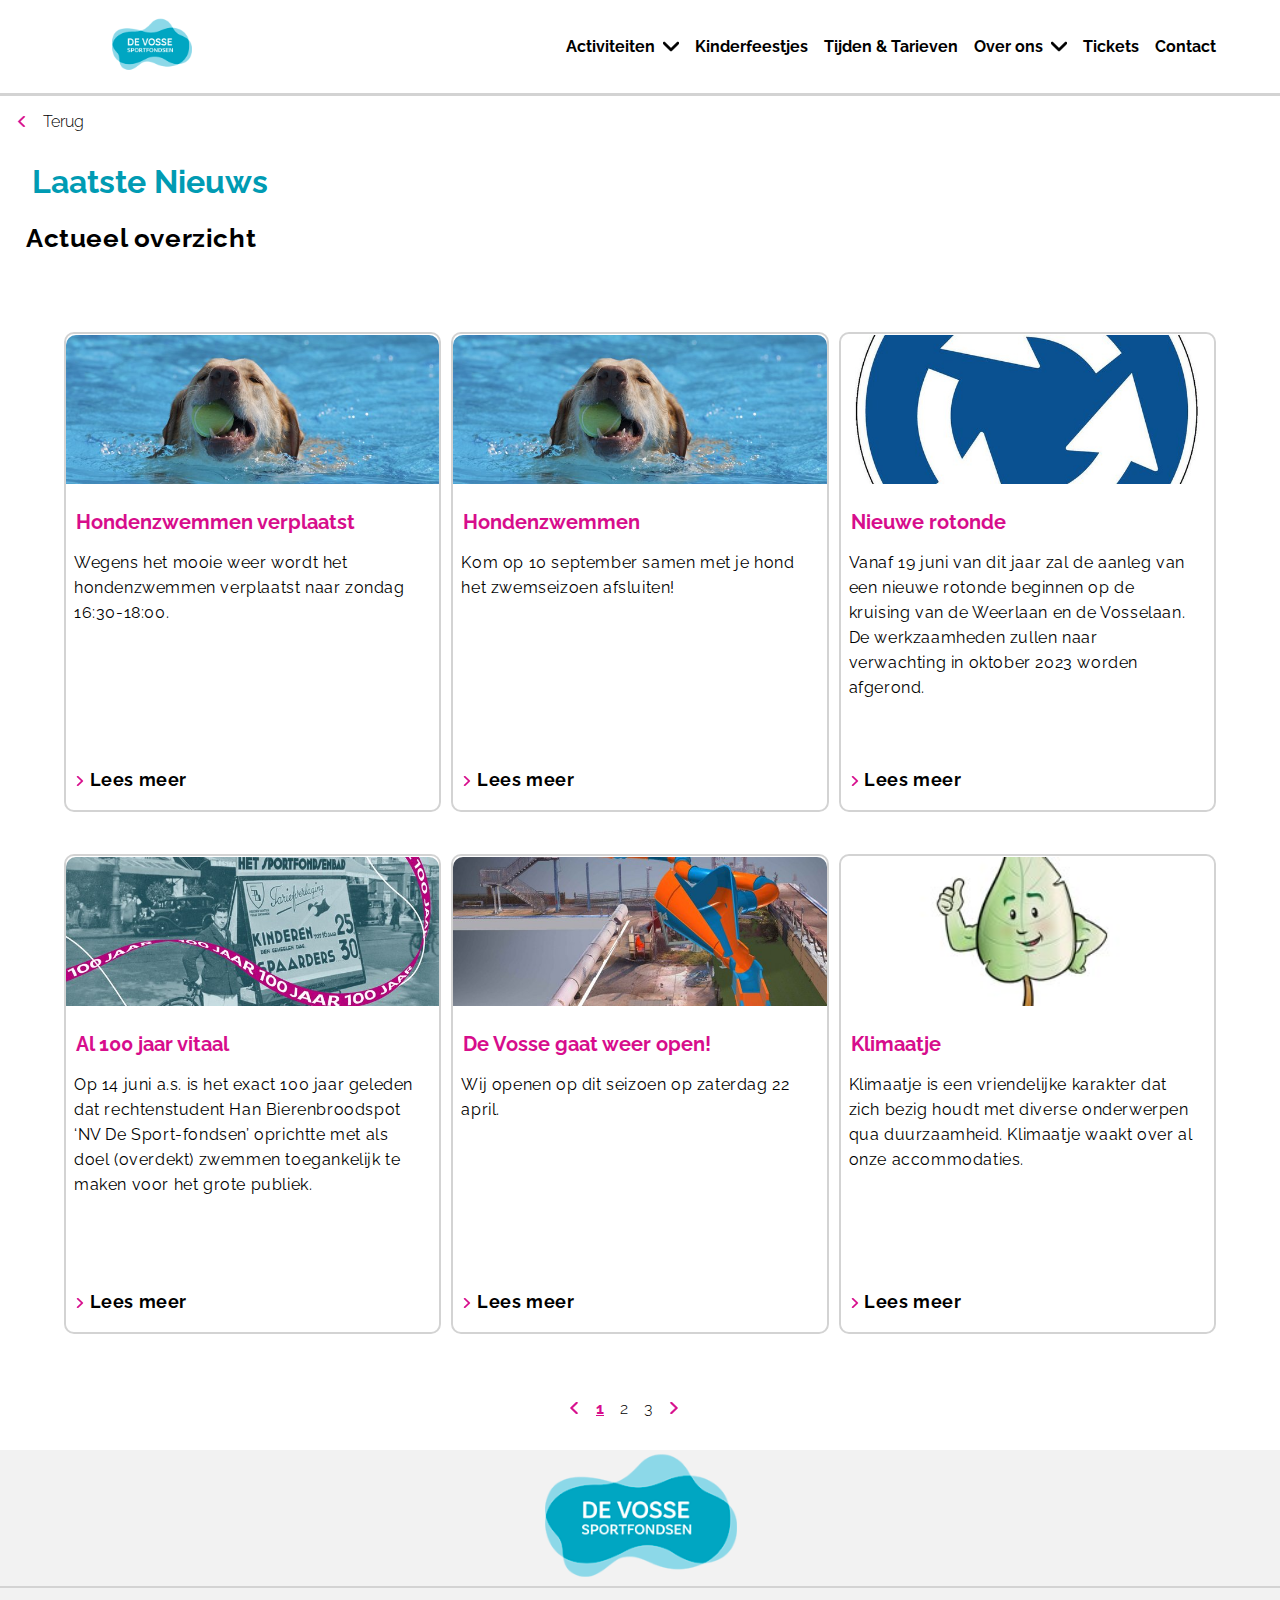
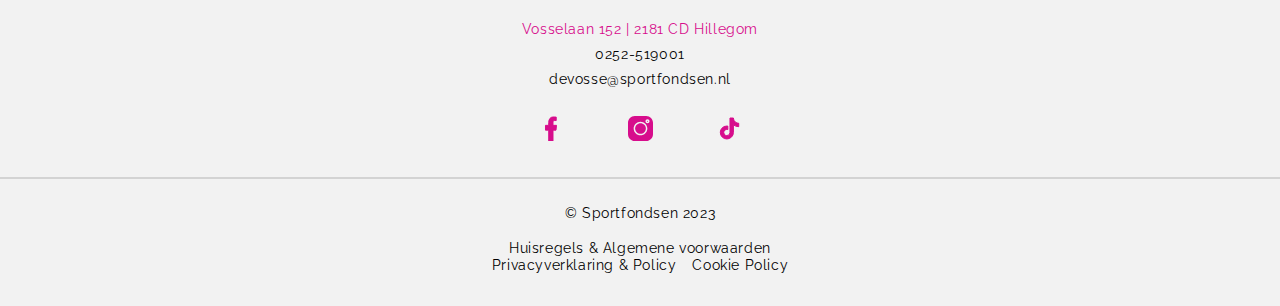
==== commit b26b7a0d: "Add files via upload" ====
--- a/nieuws.html
+++ b/nieuws.html
@@ -19,14 +19,15 @@
 		<nav>
 			<a href="index.html"><img src="images/logoDeVosse.png" alt="Logo van de Vosse"></a>
 			<div>
-				<button aria-label="Klik hier om het hamburgermenu te openen."><img src="images/menuButton.svg"><span>Menu</span></button>
+				<button aria-label="Klik hier om het hamburgermenu te openen." aria-expanded="false"><img src="images/menuButton.svg" alt=""><span>Menu</span></button>
 			</div>
 			<ul>
 				<li>
-					<a href="#/">Activiteiten
-					<svg width="25" height="25" fill="currentColor" stroke="currentColor" class="transition-transform ease-in-out duration-150 transform group-hover:rotate-180 text-primary h-3 w-3 ml-2" viewBox="0 0 25 14" xmlns="http://www.w3.org/2000/svg">
+					<button aria-label="Klik op deze button om het activiteiten menu te openen." aria-expanded="false">
+					Activiteiten
+					<svg width="25" height="25" fill="currentColor" stroke="currentColor" viewBox="0 0 25 14" xmlns="http://www.w3.org/2000/svg">
 						<path d="M11.2624 13.4963L0.513101 2.93597C-0.171036 2.26421 -0.171036 1.17506 0.513102 0.503618C1.19663 -0.167874 2.30524 -0.167874 2.98872 0.503618L12.5002 9.84788L22.0113 0.503891C22.6951 -0.167602 23.8036 -0.167602 24.4871 0.503891C25.171 1.17538 25.171 2.26448 24.4871 2.93624L13.7377 13.4966C13.3958 13.8323 12.9481 14 12.5002 14C12.0521 14 11.6041 13.832 11.2624 13.4963Z"></path></svg>
-					</a>
+					</button>
 						<ul>
 							<li><a href="#/">Vrijzwemmen</a></li>
 							<li><a href="#/">Banenzwemmen</a></li>
@@ -36,11 +37,13 @@
 				<li><a href="#/">Kinderfeestjes</a></li>
 				<li><a href="#/">Tijden & Tarieven</a></li>
 				<li>
-					<a href="#/">Over ons<svg width="25" height="25" fill="currentColor" stroke="currentColor" class="transition-transform ease-in-out duration-150 transform group-hover:rotate-180 text-primary h-3 w-3 ml-2" viewBox="0 0 25 14" xmlns="http://www.w3.org/2000/svg">
-					<path d="M11.2624 13.4963L0.513101 2.93597C-0.171036 2.26421 -0.171036 1.17506 0.513102 0.503618C1.19663 -0.167874 2.30524 -0.167874 2.98872 0.503618L12.5002 9.84788L22.0113 0.503891C22.6951 -0.167602 23.8036 -0.167602 24.4871 0.503891C25.171 1.17538 25.171 2.26448 24.4871 2.93624L13.7377 13.4966C13.3958 13.8323 12.9481 14 12.5002 14C12.0521 14 11.6041 13.832 11.2624 13.4963Z"></path></svg>
-					</a>
+					<button aria-label="Klik op deze button om het over ons menu te openen." aria-expanded="false">
+						Over ons
+						<svg width="25" height="25" fill="currentColor" stroke="currentColor" viewBox="0 0 25 14" xmlns="http://www.w3.org/2000/svg">
+						<path d="M11.2624 13.4963L0.513101 2.93597C-0.171036 2.26421 -0.171036 1.17506 0.513102 0.503618C1.19663 -0.167874 2.30524 -0.167874 2.98872 0.503618L12.5002 9.84788L22.0113 0.503891C22.6951 -0.167602 23.8036 -0.167602 24.4871 0.503891C25.171 1.17538 25.171 2.26448 24.4871 2.93624L13.7377 13.4966C13.3958 13.8323 12.9481 14 12.5002 14C12.0521 14 11.6041 13.832 11.2624 13.4963Z"></path></svg>
+					</button>
 						<ul>
-							<li><a href="nieuws.html">Nieuws</a></li>
+							<li><a href="nieuws.html" aria-current="page">Nieuws</a></li>
 							<li><a href="#/">Horeca</a></li>
 							<li><a href="#/">Verhuur</a></li>
 							<li><a href="#/">Vacatures</a></li>
@@ -57,7 +60,7 @@
 				<li><img src="images/logoDeVosse.png" alt="Logo van de Vosse"></li>
 				<li>
 					<button aria-label="Klik hier om het hamburgermenu te sluiten.">
-						<svg width="25" height="25" fill="currentColor" stroke="currentColor" class="text-primary h-6 w-6" viewBox="0 0 25 25" xmlns="http://www.w3.org/2000/svg">
+						<svg width="25" height="25" fill="currentColor" stroke="currentColor" viewBox="0 0 25 25" xmlns="http://www.w3.org/2000/svg">
 						<path d="M14.2407 12.5001L21.6389 5.10154C22.1204 4.6203 22.1204 3.84218 21.6389 3.36094C21.1577 2.87969 20.3796 2.87969 19.8983 3.36094L12.4999 10.7595L5.10167 3.36094C4.62021 2.87969 3.84234 2.87969 3.3611 3.36094C2.87963 3.84218 2.87963 4.6203 3.3611 5.10154L10.7593 12.5001L3.3611 19.8987C2.87963 20.38 2.87963 21.1581 3.3611 21.6393C3.60093 21.8794 3.91627 22 4.23138 22C4.5465 22 4.86161 21.8794 5.10167 21.6393L12.4999 14.2407L19.8983 21.6393C20.1384 21.8794 20.4535 22 20.7686 22C21.0837 22 21.3988 21.8794 21.6389 21.6393C22.1204 21.1581 22.1204 20.38 21.6389 19.8987L14.2407 12.5001Z"></path></svg>
 					</button>
 				</li>
@@ -65,8 +68,8 @@
 
 			<ul>
 				<li>
-					<button aria-label="Klik hier om de lijst met activiteiten te openen.">Activiteiten 
-					<svg width="25" height="25" fill="currentColor" stroke="currentColor" class="false text-primary h-3 w-3 ml-2 group-hover:text-primary-600 group-focus:text-primary-600 transition ease-in-out duration-150" viewBox="0 0 25 14" xmlns="http://www.w3.org/2000/svg">
+					<button aria-label="Klik hier om de lijst met activiteiten te openen."  aria-expanded="false">Activiteiten 
+					<svg width="25" height="25" fill="currentColor" stroke="currentColor" viewBox="0 0 25 14" xmlns="http://www.w3.org/2000/svg">
 					<path d="M11.2624 13.4963L0.513101 2.93597C-0.171036 2.26421 -0.171036 1.17506 0.513102 0.503618C1.19663 -0.167874 2.30524 -0.167874 2.98872 0.503618L12.5002 9.84788L22.0113 0.503891C22.6951 -0.167602 23.8036 -0.167602 24.4871 0.503891C25.171 1.17538 25.171 2.26448 24.4871 2.93624L13.7377 13.4966C13.3958 13.8323 12.9481 14 12.5002 14C12.0521 14 11.6041 13.832 11.2624 13.4963Z"></path></svg></button>
 				</li>
 					<li>
@@ -79,12 +82,12 @@
 				<li><a href="#/">Kinderfeestjes</a></li>
 				<li><a href="#/">Tijden & Tarieven</a></li>
 				<li>
-					<button aria-label="Klik hier om de lijst met informatie over ons te openen.">Over Ons <svg width="25" height="25" fill="currentColor" stroke="currentColor" class="false text-primary h-3 w-3 ml-2 group-hover:text-primary-600 group-focus:text-primary-600 transition ease-in-out duration-150" viewBox="0 0 25 14" xmlns="http://www.w3.org/2000/svg">
+					<button aria-label="Klik hier om de lijst met informatie over ons te openen."  aria-expanded="false">Over Ons <svg width="25" height="25" fill="currentColor" stroke="currentColor" viewBox="0 0 25 14" xmlns="http://www.w3.org/2000/svg">
 					<path d="M11.2624 13.4963L0.513101 2.93597C-0.171036 2.26421 -0.171036 1.17506 0.513102 0.503618C1.19663 -0.167874 2.30524 -0.167874 2.98872 0.503618L12.5002 9.84788L22.0113 0.503891C22.6951 -0.167602 23.8036 -0.167602 24.4871 0.503891C25.171 1.17538 25.171 2.26448 24.4871 2.93624L13.7377 13.4966C13.3958 13.8323 12.9481 14 12.5002 14C12.0521 14 11.6041 13.832 11.2624 13.4963Z"></path></svg></button>
 				</li>
 					<li>
 						<ul class="over_ons">
-							<li><a href="nieuws.html">Nieuws</a></li>
+							<li><a href="nieuws.html" aria-current="page">Nieuws</a></li>
 							<li><a href="#/">Horeca</a></li>
 							<li><a href="#/">Verhuur</a></li>
 							<li><a href="#/">Vacatures</a></li>
@@ -99,7 +102,7 @@
 
     <main>
         <section>
-            <a href="index.html"><svg width="11" height="11" fill="currentColor" stroke="currentColor" class="ml-0 mr-2 md:mx-2 text-primary" viewBox="0 0 15 25" xmlns="http://www.w3.org/2000/svg">
+            <a href="index.html"><svg width="11" height="11" fill="currentColor" stroke="currentColor" viewBox="0 0 15 25" xmlns="http://www.w3.org/2000/svg">
             <path d="M0.53968 13.7376L11.8543 24.4869C12.5741 25.171 13.741 25.171 14.4604 24.4869C15.1799 23.8034 15.1799 22.6948 14.4604 22.0113L4.4487 12.4998L14.4601 2.98869C15.1796 2.30489 15.1796 1.19638 14.4601 0.512853C13.7407 -0.170951 12.5738 -0.170951 11.854 0.512853L0.53939 11.2623C0.179661 11.6042 0 12.0519 0 12.4998C0 12.9479 0.180011 13.3959 0.53968 13.7376Z"></path>
             </svg>Terug</a>
 
@@ -108,130 +111,148 @@
             <h2>Actueel overzicht</h2>
         </section>
 
-		<ul>
-			<li>
-				<a href="#/">
-					<article>
-						<img src="images/honden-zwemmen.jpg" alt="Afbeelding van een hond in het zwembad met een tennisbal in zijn bek.">
-						<section>
-							<h3>Hondenzwemmen verplaatst</h3>
+		<section>
+			<h3 class="sr-only">Dit zijn de meest recente nieuwsartikelen van de nieuwspagina.</h3>
+			<ul>
+				<li>
+					<article>
+						<a href="#/">
+								<h3 class="sr-only">Dit artikel gaat over dat het hondenzwemmen is verplaatst.</h3>
+								<section>
+									<h3>Hondenzwemmen verplaatst</h3>
+									<p>
+										Wegens het mooie weer wordt het hondenzwemmen verplaatst naar zondag 16:30-18:00.
+									</p>
+								</section>
+								<img src="images/honden-zwemmen.jpg" alt="Afbeelding van een hond in het zwembad met een tennisbal in zijn bek.">
+								<p>
+									<svg width="10" height="10" fill="currentColor" stroke="currentColor" class="text-primary" viewBox="0 0 15 25" xmlns="http://www.w3.org/2000/svg"><path d="M14.4603 13.7376L3.14568 24.4869C2.42594 25.171 1.25899 25.171 0.539592 24.4869C-0.179864 23.8034 -0.179864 22.6948 0.539592 22.0113L10.5513 12.4998L0.539883 2.98869C-0.179573 2.30489 -0.179573 1.19638 0.539883 0.512853C1.25934 -0.170951 2.42623 -0.170951 3.14598 0.512853L14.4606 11.2623C14.8203 11.6042 15 12.0519 15 12.4998C15 12.9479 14.82 13.3959 14.4603 13.7376Z"></path></svg>
+									Lees meer
+								</p>
+						</a>
+				</article>
+				</li>
+
+				<li>
+					<article>
+					<a href="#/">
+						
+							<h3 class="sr-only">Dit artikel gaat over het hondenzwemmen.</h3>
+							<section>
+								<h3>Hondenzwemmen</h3>
+								<p>
+									Kom op 10 september samen met je hond het zwemseizoen afsluiten!
+								</p>
+							</section>
+							<img src="images/honden-zwemmen.jpg" alt="Afbeelding van een hond in het zwembad met een tennisbal in zijn bek.">
 							<p>
-								Wegens het mooie weer wordt het hondenzwemmen verplaatst naar zondag 16:30-18:00.
+								<svg width="10" height="10" fill="currentColor" stroke="currentColor" class="text-primary" viewBox="0 0 15 25" xmlns="http://www.w3.org/2000/svg"><path d="M14.4603 13.7376L3.14568 24.4869C2.42594 25.171 1.25899 25.171 0.539592 24.4869C-0.179864 23.8034 -0.179864 22.6948 0.539592 22.0113L10.5513 12.4998L0.539883 2.98869C-0.179573 2.30489 -0.179573 1.19638 0.539883 0.512853C1.25934 -0.170951 2.42623 -0.170951 3.14598 0.512853L14.4606 11.2623C14.8203 11.6042 15 12.0519 15 12.4998C15 12.9479 14.82 13.3959 14.4603 13.7376Z"></path></svg>
+								Lees meer
 							</p>
-						</section>
-						<p>
-							<svg width="10" height="10" fill="currentColor" stroke="currentColor" class="text-primary" viewBox="0 0 15 25" xmlns="http://www.w3.org/2000/svg"><path d="M14.4603 13.7376L3.14568 24.4869C2.42594 25.171 1.25899 25.171 0.539592 24.4869C-0.179864 23.8034 -0.179864 22.6948 0.539592 22.0113L10.5513 12.4998L0.539883 2.98869C-0.179573 2.30489 -0.179573 1.19638 0.539883 0.512853C1.25934 -0.170951 2.42623 -0.170951 3.14598 0.512853L14.4606 11.2623C14.8203 11.6042 15 12.0519 15 12.4998C15 12.9479 14.82 13.3959 14.4603 13.7376Z"></path></svg>
-							Lees meer
-						</p>
+					</a>
+				</article>
+				</li>
+
+				<li>
+					<article>
+					<a href="#/">
+						
+							<h3 class="sr-only">Dit artikel gaat over een nieuwe rotonde die er gaat komen.</h3>
+							<section>
+								<h3>Nieuwe rotonde</h3>
+								<p>
+									Vanaf 19 juni van dit jaar zal de aanleg van een nieuwe rotonde beginnen op de kruising van de Weerlaan en de Vosselaan. 
+									De werkzaamheden zullen naar verwachting in oktober 2023 worden afgerond.
+								</p>
+							</section>
+							<img src="images/rotonde.jpg" alt="Afbeelding van een verkeersbord met een rotonde daar op.">
+
+							<p>
+								<svg width="10" height="10" fill="currentColor" stroke="currentColor" class="text-primary" viewBox="0 0 15 25" xmlns="http://www.w3.org/2000/svg"><path d="M14.4603 13.7376L3.14568 24.4869C2.42594 25.171 1.25899 25.171 0.539592 24.4869C-0.179864 23.8034 -0.179864 22.6948 0.539592 22.0113L10.5513 12.4998L0.539883 2.98869C-0.179573 2.30489 -0.179573 1.19638 0.539883 0.512853C1.25934 -0.170951 2.42623 -0.170951 3.14598 0.512853L14.4606 11.2623C14.8203 11.6042 15 12.0519 15 12.4998C15 12.9479 14.82 13.3959 14.4603 13.7376Z"></path></svg>
+								Lees meer
+							</p>
+						
+					</a>
+				</article>
+				</li>
+
+				<li>
+					<article>
+					<a href="#/">
+						
+							<h3 class="sr-only">Dit artikel gaat over dat het Sportfonds 100 jaar bestaat.</h3>
+							<section>
+								<h3>Al 100 jaar vitaal</h3>
+								<p>
+									Op 14 juni a.s. is het exact 100 jaar geleden dat rechtenstudent Han Bierenbroodspot
+									‘NV De Sport-fondsen’ oprichtte met als doel (overdekt) zwemmen toegankelijk te maken voor het grote publiek.
+								</p>
+							</section>
+							<img src="images/100jaar.jpg" alt="Afbeelding dat het Sportfonds 100 jaar bestaat.">
+							<p>
+								<svg width="10" height="10" fill="currentColor" stroke="currentColor" class="text-primary" viewBox="0 0 15 25" xmlns="http://www.w3.org/2000/svg"><path d="M14.4603 13.7376L3.14568 24.4869C2.42594 25.171 1.25899 25.171 0.539592 24.4869C-0.179864 23.8034 -0.179864 22.6948 0.539592 22.0113L10.5513 12.4998L0.539883 2.98869C-0.179573 2.30489 -0.179573 1.19638 0.539883 0.512853C1.25934 -0.170951 2.42623 -0.170951 3.14598 0.512853L14.4606 11.2623C14.8203 11.6042 15 12.0519 15 12.4998C15 12.9479 14.82 13.3959 14.4603 13.7376Z"></path></svg>
+								Lees meer
+							</p>
+						
+					</a>
+				</article>
+				</li>
+
+				<li>
+					<article>
+					<a href="#/">
+						
+							<h3 class="sr-only">Dit artikel gaat over de nieuwe glijbaan van het zwembad.</h3>
+							<section>
+								<h3>De Vosse gaat weer open!</h3>
+								<p>
+									Wij openen op dit seizoen op zaterdag 22 april.
+								</p>
+							</section>
+							<img src="images/glijbaan.jpg" alt="Afbeelding van de nieuwe glijbaan van de Vosse.">
+							<p>
+								<svg width="10" height="10" fill="currentColor" stroke="currentColor" class="text-primary" viewBox="0 0 15 25" xmlns="http://www.w3.org/2000/svg"><path d="M14.4603 13.7376L3.14568 24.4869C2.42594 25.171 1.25899 25.171 0.539592 24.4869C-0.179864 23.8034 -0.179864 22.6948 0.539592 22.0113L10.5513 12.4998L0.539883 2.98869C-0.179573 2.30489 -0.179573 1.19638 0.539883 0.512853C1.25934 -0.170951 2.42623 -0.170951 3.14598 0.512853L14.4606 11.2623C14.8203 11.6042 15 12.0519 15 12.4998C15 12.9479 14.82 13.3959 14.4603 13.7376Z"></path></svg>
+								Lees meer
+							</p>
+						
+					</a>
+				</article>
+				</li>
+
+				<li>
+					<article>
+						<a href="#/">
+								<h3 class="sr-only">Dit artikel gaat over Klimaatje, een nieuwe collega van de Vosse met het thema duurzaamheid.</h3>
+								<section>
+									<h3>Klimaatje</h3>
+									<p>
+										Klimaatje is een vriendelijke karakter dat zich bezig houdt met diverse onderwerpen qua duurzaamheid. 
+										Klimaatje waakt over al onze accommodaties.
+									</p>
+								</section>
+								<img src="images/klimaatje.jpg" alt="Afbeelding van de mascotte van KLimaatje.">
+								<p>
+									<svg width="10" height="10" fill="currentColor" stroke="currentColor" class="text-primary" viewBox="0 0 15 25" xmlns="http://www.w3.org/2000/svg"><path d="M14.4603 13.7376L3.14568 24.4869C2.42594 25.171 1.25899 25.171 0.539592 24.4869C-0.179864 23.8034 -0.179864 22.6948 0.539592 22.0113L10.5513 12.4998L0.539883 2.98869C-0.179573 2.30489 -0.179573 1.19638 0.539883 0.512853C1.25934 -0.170951 2.42623 -0.170951 3.14598 0.512853L14.4606 11.2623C14.8203 11.6042 15 12.0519 15 12.4998C15 12.9479 14.82 13.3959 14.4603 13.7376Z"></path></svg>
+									Lees meer
+								</p>	
+						</a>
 					</article>
-				</a>
-			</li>
-
-			<li>
-				<a href="#/">
-					<article>
-						<img src="images/honden-zwemmen.jpg" alt="Afbeelding van een hond in het zwembad met een tennisbal in zijn bek.">
-						<section>
-							<h3>Hondenzwemmen</h3>
-							<p>
-								Kom op 10 september samen met je hond het zwemseizoen afsluiten!
-							</p>
-						</section>
-						<p>
-							<svg width="10" height="10" fill="currentColor" stroke="currentColor" class="text-primary" viewBox="0 0 15 25" xmlns="http://www.w3.org/2000/svg"><path d="M14.4603 13.7376L3.14568 24.4869C2.42594 25.171 1.25899 25.171 0.539592 24.4869C-0.179864 23.8034 -0.179864 22.6948 0.539592 22.0113L10.5513 12.4998L0.539883 2.98869C-0.179573 2.30489 -0.179573 1.19638 0.539883 0.512853C1.25934 -0.170951 2.42623 -0.170951 3.14598 0.512853L14.4606 11.2623C14.8203 11.6042 15 12.0519 15 12.4998C15 12.9479 14.82 13.3959 14.4603 13.7376Z"></path></svg>
-							Lees meer
-						</p>
-					</article>
-				</a>
-			</li>
-
-			<li>
-				<a href="#/">
-					<article>
-						<img src="images/rotonde.jpg" alt="Afbeelding van een verkeersbord met een rotonde daar op.">
-						<section>
-							<h3>Hondenzwemmen</h3>
-							<p>
-								Vanaf 19 juni van dit jaar zal de aanleg van een nieuwe rotonde beginnen op de kruising van de Weerlaan en de Vosselaan. 
-							De werkzaamheden zullen naar verwachting in oktober 2023 worden afgerond.
-							</p>
-						</section>
-						<p>
-							<svg width="10" height="10" fill="currentColor" stroke="currentColor" class="text-primary" viewBox="0 0 15 25" xmlns="http://www.w3.org/2000/svg"><path d="M14.4603 13.7376L3.14568 24.4869C2.42594 25.171 1.25899 25.171 0.539592 24.4869C-0.179864 23.8034 -0.179864 22.6948 0.539592 22.0113L10.5513 12.4998L0.539883 2.98869C-0.179573 2.30489 -0.179573 1.19638 0.539883 0.512853C1.25934 -0.170951 2.42623 -0.170951 3.14598 0.512853L14.4606 11.2623C14.8203 11.6042 15 12.0519 15 12.4998C15 12.9479 14.82 13.3959 14.4603 13.7376Z"></path></svg>
-							Lees meer
-						</p>
-					</article>
-				</a>
-			</li>
-
-			<li>
-				<a href="#/">
-					<article>
-						<img src="images/100jaar.jpg" alt="Afbeelding dat het Sportfonds 100 jaar bestaat.">
-						<section>
-							<h3>Al 100 jaar vitaal</h3>
-							<p>
-								Op 14 juni a.s. is het exact 100 jaar geleden dat rechtenstudent Han Bierenbroodspot
-								 ‘NV De Sport-fondsen’ oprichtte met als doel (overdekt) zwemmen toegankelijk te maken voor het grote publiek.
-							</p>
-						</section>
-						<p>
-							<svg width="10" height="10" fill="currentColor" stroke="currentColor" class="text-primary" viewBox="0 0 15 25" xmlns="http://www.w3.org/2000/svg"><path d="M14.4603 13.7376L3.14568 24.4869C2.42594 25.171 1.25899 25.171 0.539592 24.4869C-0.179864 23.8034 -0.179864 22.6948 0.539592 22.0113L10.5513 12.4998L0.539883 2.98869C-0.179573 2.30489 -0.179573 1.19638 0.539883 0.512853C1.25934 -0.170951 2.42623 -0.170951 3.14598 0.512853L14.4606 11.2623C14.8203 11.6042 15 12.0519 15 12.4998C15 12.9479 14.82 13.3959 14.4603 13.7376Z"></path></svg>
-							Lees meer
-						</p>
-					</article>
-				</a>
-			</li>
-
-			<li>
-				<a href="#/">
-					<article>
-						<img src="images/glijbaan.jpg" alt="Afbeelding van de nieuwe glijbaan van de Vosse.">
-						<section>
-							<h3>De Vosse gaat weer open!</h3>
-							<p>
-								Wij openen op dit seizoen op zaterdag 22 april.
-							</p>
-						</section>
-						<p>
-							<svg width="10" height="10" fill="currentColor" stroke="currentColor" class="text-primary" viewBox="0 0 15 25" xmlns="http://www.w3.org/2000/svg"><path d="M14.4603 13.7376L3.14568 24.4869C2.42594 25.171 1.25899 25.171 0.539592 24.4869C-0.179864 23.8034 -0.179864 22.6948 0.539592 22.0113L10.5513 12.4998L0.539883 2.98869C-0.179573 2.30489 -0.179573 1.19638 0.539883 0.512853C1.25934 -0.170951 2.42623 -0.170951 3.14598 0.512853L14.4606 11.2623C14.8203 11.6042 15 12.0519 15 12.4998C15 12.9479 14.82 13.3959 14.4603 13.7376Z"></path></svg>
-							Lees meer
-						</p>
-					</article>
-				</a>
-			</li>
-
-			<li>
-				<a href="#/">
-					<article>
-						<img src="images/klimaatje.jpg" alt="Afbeelding van de mascotte van KLimaatje.">
-						<section>
-							<h3>Klimaatje</h3>
-							<p>
-								Klimaatje is een vriendelijke karakter dat zich bezig houdt met diverse duurzaamheidsonderwerpen. 
-								Klimaatje waakt over al onze accommodaties.
-							</p>
-						</section>
-						<p>
-							<svg width="10" height="10" fill="currentColor" stroke="currentColor" class="text-primary" viewBox="0 0 15 25" xmlns="http://www.w3.org/2000/svg"><path d="M14.4603 13.7376L3.14568 24.4869C2.42594 25.171 1.25899 25.171 0.539592 24.4869C-0.179864 23.8034 -0.179864 22.6948 0.539592 22.0113L10.5513 12.4998L0.539883 2.98869C-0.179573 2.30489 -0.179573 1.19638 0.539883 0.512853C1.25934 -0.170951 2.42623 -0.170951 3.14598 0.512853L14.4606 11.2623C14.8203 11.6042 15 12.0519 15 12.4998C15 12.9479 14.82 13.3959 14.4603 13.7376Z"></path></svg>
-							Lees meer
-						</p>
-					</article>
-				</a>
-			</li>
-		</ul>
+				</li>
+			</ul>
+		</section>
 
 		<section>
+			<h4 class="sr-only">Dit zijn de knoppen waarmee je naar de andere pagina's kan navigeren.</h4>
 			<ul>
 				<li><a href="#/" title="Klik hier om naar de vorige nieuws pagina te gaan.">
-					<svg width="12" height="12" fill="currentColor" stroke="currentColor" class="text-primary lg:hidden" viewBox="0 0 15 25" xmlns="http://www.w3.org/2000/svg">
+					<svg width="12" height="12" fill="currentColor" stroke="currentColor" viewBox="0 0 15 25" xmlns="http://www.w3.org/2000/svg">
 					<path d="M0.53968 13.7376L11.8543 24.4869C12.5741 25.171 13.741 25.171 14.4604 24.4869C15.1799 23.8034 15.1799 22.6948 14.4604 22.0113L4.4487 12.4998L14.4601 2.98869C15.1796 2.30489 15.1796 1.19638 14.4601 0.512853C13.7407 -0.170951 12.5738 -0.170951 11.854 0.512853L0.53939 11.2623C0.179661 11.6042 0 12.0519 0 12.4998C0 12.9479 0.180011 13.3959 0.53968 13.7376Z"></path></svg></a>
 				</li>
 				<li><a href="#/" title="Klik hier om naar pagina 1 te gaan.">1</a></li>
 				<li><a href="#/" title="Klik hier om naar pagina 2 te gaan.">2</a></li>
 				<li><a href="#/" title="Klik hier om naar pagina 3 te gaan.">3</a></li>
 				<li><a href="#/" title="Klik hier om naar de volgende nieuws pagina te gaan.">
-					<svg width="12" height="12" fill="currentColor" stroke="currentColor" class="text-primary lg:hidden" viewBox="0 0 15 25" xmlns="http://www.w3.org/2000/svg">
+					<svg width="12" height="12" fill="currentColor" stroke="currentColor" viewBox="0 0 15 25" xmlns="http://www.w3.org/2000/svg">
 					<path d="M14.4603 13.7376L3.14568 24.4869C2.42594 25.171 1.25899 25.171 0.539592 24.4869C-0.179864 23.8034 -0.179864 22.6948 0.539592 22.0113L10.5513 12.4998L0.539883 2.98869C-0.179573 2.30489 -0.179573 1.19638 0.539883 0.512853C1.25934 -0.170951 2.42623 -0.170951 3.14598 0.512853L14.4606 11.2623C14.8203 11.6042 15 12.0519 15 12.4998C15 12.9479 14.82 13.3959 14.4603 13.7376Z"></path></svg></a>
 				</li>
 			</ul>
@@ -240,10 +261,12 @@
 
 	<footer>
 		<section>
+			<h4 class="sr-only">Dit is het logo van de Vosse.</h4>
 			<a href="index.html"><img src="images/logoDeVosse.png" alt="Logo van de Vosse"></a>
 		</section>
 
 		<section>
+			<h4 class="sr-only">Dit zijn onze contactgegevens.</h4>
 			<a href="https://maps.app.goo.gl/d3FYdzSRo4xgnacJ7" target="_blank">Vosselaan 152 | 2181 CD Hillegom</a>
 			<a href="#/">0252-519001</a>
 			<a href="#/">devosse@sportfondsen.nl</a>
@@ -251,22 +274,23 @@
 
 			<ul>
 				<li>
-					<a href="https://www.facebook.com/devosse" target="_blank"><svg width="25" height="25" fill="currentColor" stroke="currentColor" class="h-6 w-6 " viewBox="0 0 25 26" xmlns="http://www.w3.org/2000/svg">
+					<a href="https://www.facebook.com/devosse" target="_blank" aria-label="Klik hier om naar onze Facebook pagina te gaan."><svg width="25" height="25" fill="currentColor" stroke="currentColor" viewBox="0 0 25 26" xmlns="http://www.w3.org/2000/svg">
 					<path fill-rule="evenodd" clip-rule="evenodd" d="M14.0647 25.9733V14.7224H17.1936L17.7055 9.72235H14.0647V7.28827C14.0647 6.00017 14.0933 4.72282 15.7435 4.72282H17.4145V1.14763C17.4145 1.09447 15.98 0.973394 14.5273 0.973394C11.4945 0.973394 9.5974 3.04424 9.5974 6.84862V9.72235H6.2476V14.7224H9.5974V25.9733H14.0647Z"></path></svg></a>
 				</li>
 				<li>
-					<a href="https://www.instagram.com/zwembaddevosse/" target="_blank"><svg width="25" height="25" fill="currentColor" stroke="none" viewBox="0 0 25 25" xmlns="http://www.w3.org/2000/svg">
+					<a href="https://www.instagram.com/zwembaddevosse/" target="_blank" aria-label="Klik hier om naar onze Instagram pagina te gaan."><svg width="25" height="25" fill="currentColor" stroke="none" viewBox="0 0 25 25" xmlns="http://www.w3.org/2000/svg">
 					<path d="M18.2327 0H6.76726C3.03573 0 0 3.03573 0 6.76726V18.2329C0 21.9642 3.03573 25 6.76726 25H18.2329C21.9642 25 25 21.9642 25 18.2329V6.76726C25 3.03573 21.9642 0 18.2327 0V0ZM12.5 19.3357C8.73068 19.3357 5.66424 16.2693 5.66424 12.5C5.66424 8.73068 8.73068 5.66424 12.5 5.66424C16.2693 5.66424 19.3357 8.73068 19.3357 12.5C19.3357 16.2693 16.2693 19.3357 12.5 19.3357ZM19.4992 7.27633C18.3853 7.27633 17.4793 6.37034 17.4793 5.25645C17.4793 4.14256 18.3853 3.23638 19.4992 3.23638C20.6131 3.23638 21.5192 4.14256 21.5192 5.25645C21.5192 6.37034 20.6131 7.27633 19.4992 7.27633Z"></path><path d="M12.5 7.12985C9.53905 7.12985 7.12988 9.53883 7.12988 12.5C7.12988 15.4609 9.53905 17.8701 12.5 17.8701C15.4612 17.8701 17.8701 15.4609 17.8701 12.5C17.8701 9.53883 15.4612 7.12985 12.5 7.12985Z"></path>
 					<path d="M19.4991 4.70218C19.1935 4.70218 18.9448 4.9509 18.9448 5.25645C18.9448 5.56201 19.1935 5.81073 19.4991 5.81073C19.8048 5.81073 20.0536 5.5622 20.0536 5.25645C20.0536 4.95071 19.8048 4.70218 19.4991 4.70218Z"></path></svg></a>
 				</li>
 				<li>
-					<a href="https://www.tiktok.com/@zwembaddevosse" target="_blank"><svg width="25" height="25" fill="currentColor" stroke="currentColor" viewBox="0 0 25 25" xmlns="http://www.w3.org/2000/svg">
+					<a href="https://www.tiktok.com/@zwembaddevosse" target="_blank" aria-label="Klik hier om naar onze Tiktok pagina te gaan."><svg width="25" height="25" fill="currentColor" stroke="currentColor" viewBox="0 0 25 25" xmlns="http://www.w3.org/2000/svg">
 					<path d="M21.7 7.266a5.283 5.283 0 01-3.192-1.067 5.295 5.295 0 01-2.11-4.183h-3.424v9.355l-.004 5.124a3.099 3.099 0 01-3.279 3.092 3.086 3.086 0 01-1.417-.434 3.098 3.098 0 01-1.515-2.611 3.101 3.101 0 014.082-2.988v-3.476a6.735 6.735 0 00-.987-.073 6.565 6.565 0 00-4.933 2.207 6.422 6.422 0 00-1.62 3.874 6.414 6.414 0 001.91 4.997 6.566 6.566 0 004.643 1.9 6.544 6.544 0 004.643-1.9 6.41 6.41 0 001.923-4.561l-.018-7.652a8.654 8.654 0 005.308 1.804V7.265c.001.001-.009.001-.01.001z"></path></svg></a>
 				</li>
 			</ul>
 
 			<section>
-				<p>&copy Sportfondsen 2023</p>
+				<h4 class="sr-only">Dit zijn onze huisregels, algemene voorwaarden, privacy verklaring, policy en cookie policy.</h4>
+				<p>&copy; Sportfondsen 2023</p>
 				<a href="#/">Huisregels & Algemene voorwaarden</a>
 				<ul>
 					<li><a href="#/">Privacyverklaring & Policy</a></li>
--- a/styles/style.css
+++ b/styles/style.css
@@ -15,6 +15,8 @@
 
 body {
 	padding-top: 4em;
+	width: 100vw;
+	overflow-x: hidden;
 }
 
 @media only screen and (min-width: 861px) {
@@ -22,6 +24,20 @@
 	padding-top: 6em;
 }
 }
+
+
+/* SCREEN READER */
+.sr-only {
+	clip: rect(0 0 0 0); 
+	clip-path: inset(50%);
+	height: 1px;
+	overflow: hidden;
+	white-space: nowrap; 
+	width: 1px;
+	
+	/* https://css-tricks.com/inclusively-hidden/ */
+}
+
 
 /*********************/
 /* CUSTOM PROPERTIES */
@@ -58,6 +74,10 @@
 
 /* HEADER */
 
+header {
+	max-width: 10em;
+}
+
 header nav {
 	display: flex;
 	justify-content: space-between;
@@ -107,7 +127,7 @@
 
 header nav div:first-of-type button span {
 	font-family: var(--standard-font);
-	font-weight: var(--thin-font-text-color);
+	font-weight: var(--thin-font-weight);
 	font-size: 12px;
 }
 
@@ -120,7 +140,7 @@
 	justify-content: center;
 	align-items: center;
 	gap: 1em;
-
+	
 	margin-right: 2em;
 }
 
@@ -164,19 +184,13 @@
 	transition-duration: .25s;
 }
 
-
 /* UITKLAP MENU */
 
-header nav ul li:nth-of-type(1):hover ul,
-header nav ul li:nth-of-type(2):hover ul {
-	display: flex;
-}
-  
 header nav ul li:nth-of-type(1) ul {
 	background-color: white;
 
 	flex-direction: column;
-	margin-top: 12em;
+	margin-top: 11.7em;
 	margin-left: 1em;
 	width: 10em;
 	height: 10em;
@@ -184,27 +198,82 @@
 
 	border-radius: 0px 0px 10px 10px;
 
+	background-color: white;
+
 	display: none;
 }
 
-header nav ul li:nth-of-type(4):hover ul,
-header nav ul li:nth-of-type(6):hover ul {
-	display: flex;
-}
+header nav ul li:nth-of-type(1) button {
+	font-family: var(--standard-font);
+	font-weight: var(--heading-font-weight);
+	font-size: 16px;
+
+	background-color: transparent;
+	border: none;
+
+	display: flex;
+	text-align: center;
+	align-items: center;
+	gap: .5em;
+}
+
+header nav ul li:nth-of-type(1) button:hover {
+	cursor: pointer;
+	border-bottom: 2px solid var(--secondary-color);
+	color: var(--secondary-color);
+}
+
+header nav ul li:nth-of-type(1) button:focus {
+	color: var(--secondary-color);
+}
+
+header nav ul li:nth-of-type(1) button svg {
+	width: 1em;
+}
+
 
 header nav ul li:nth-of-type(4) ul {
 	background-color: white;
 
 	flex-direction: column;
-	margin-top: 18em;
+	margin-top: 17.7em;
 	margin-left: 1em;
 	width: 10em;
 	height: 16em;
 	position: absolute;
+	background-color: white;
 
 	border-radius: 0px 0px 10px 10px;
 
 	display: none;
+}
+
+header nav ul li:nth-of-type(4) button {
+	font-family: var(--standard-font);
+	font-weight: var(--heading-font-weight);
+	font-size: 16px;
+
+	background-color: transparent;
+	border: none;
+
+	display: flex;
+	text-align: center;
+	align-items: center;
+	gap: .5em;
+}
+
+header nav ul li:nth-of-type(4) button:hover {
+	cursor: pointer;
+	border-bottom: 2px solid var(--secondary-color);
+	color: var(--secondary-color);
+}
+
+header nav ul li:nth-of-type(4) button:focus {
+	color: var(--secondary-color);
+}
+
+header nav ul li:nth-of-type(4) button svg {
+	width: 1em;
 }
 
 
@@ -238,8 +307,7 @@
 	display: none;
 	overflow-y: auto;
 	overflow-x: hidden;
-	height: 100vh;
-	max-height: 100vh;
+	height: 100%;
 }
 
 body.hamburger-menu-open {
@@ -282,7 +350,8 @@
 	justify-content: center;
 	align-items: center;
 
-	width: 100%;
+	width: 100vw;
+	overflow-x: hidden;
 	margin-top: 1em;
 }
 
@@ -552,8 +621,7 @@
 		margin-left: 2em;
 	}
 	main section:nth-of-type(4) h2 {
-		margin-left: 3em;
-		color: green;	
+		margin-left: 2em !important;
 	}
   }
   
@@ -640,7 +708,7 @@
 
 /* THIRD SECTION */
 
-main section:nth-of-type(3) {
+.index main section:nth-of-type(3) {
 	margin-top: 3em;
 	width: 100vw;
 	height: auto;
@@ -669,7 +737,7 @@
 	color: var(--secondary-color);
 }
 
-main section:nth-of-type(3) section {
+main section:nth-of-type(3) > section {
 	width: 100%;
 	height: fit-content;
 	display: flex;
@@ -697,17 +765,15 @@
 }
 
 @media only screen and (min-width: 1024px) {
-	main section:nth-of-type(3) > ul:last-of-type {
+	.index main section:nth-of-type(3) > ul:last-of-type {
 		display: none !important;
-		background-color: orange;
-	}
-	main section:nth-of-type(3) section {
+	}
+	main section:nth-of-type(3) > section {
 		display: flex;
 		justify-content: center;
-		gap: 3em;
+		gap: 1em;
 
 		overflow-x: hidden;
-
 	}
   }
 
@@ -719,7 +785,7 @@
 	text-decoration: none;
 	cursor: pointer;
 	height: 30em;
-	width: 80vw;
+	width: auto;
 
 	display: flex;
 	flex-direction: column;
@@ -729,6 +795,8 @@
 	width: 20em;
 	height: 8em;
 	border-radius: 5px 5px 0px 0px;
+
+	order: 1;
 }
 
 main section:nth-of-type(3) section article section {
@@ -736,6 +804,8 @@
 	flex-direction: column;
 	flex: 1;
 	width: 20em;
+	
+	order: 2;
 }
 
 main section:nth-of-type(3) section article section h3 {
@@ -746,6 +816,7 @@
 	margin-left: .5em;
 	margin-top: .5em;
 	width: 95%;
+
 }
 
 main section:nth-of-type(3) section article section p:first-of-type {
@@ -755,7 +826,7 @@
 	letter-spacing: var(--letter-spacing);
 	line-height: var(--line-height);
 	color: black;
-	width: 20em;
+	width: 100%;
 
 	margin-left: .5em;
 	margin-top: 1em;
@@ -770,8 +841,10 @@
 	flex-direction: row;
 	height: 2em;
 	align-items: center;
-	width: 18em;
+	width: 10em;
 	margin-left: 1em;
+
+	order: 3;
 }
 
 main section:nth-of-type(3) section article a ul li p {
@@ -817,6 +890,7 @@
 	color: black;
 	margin-bottom: 1em;
 	margin-left: .5em;
+
 }
 
 main section:nth-of-type(4) ul {
@@ -993,6 +1067,10 @@
 
 /* NEWS PAGE */
 
+.news {
+	overflow-x: hidden;
+}
+
 .news main section:nth-of-type(1) {
 	display: flex;
 	flex-direction: column;
@@ -1040,27 +1118,42 @@
 
 /* NEWS ARTICLES */
 
-.news main > ul:first-of-type {
-	display: flex;
-	flex-direction: column;
-	justify-content: center;
-	align-items: center;
-
-	width: 100%;
+.news main section:nth-of-type(2) {
+	width: 100%;
+	height: auto;
+}
+
+.news main section:nth-of-type(2) ul:first-of-type {
+	display: grid;
+	grid-template-columns: repeat(auto-fit, minmax(300px, 1fr));
+	grid-gap: 10px;
+	grid-auto-flow: dense;
+
+	margin: auto;
+
+	width: 90%;
 	padding-bottom: 2em;
 }
-  
-.news main > ul:first-of-type li {
-	display: flex;
-	flex-direction: column;
-	justify-content: center;
-	align-items: center;
+
+.news main section:nth-of-type(2) ul:first-of-type li {
+	display: flex;
+	flex-direction: column;
+	justify-content: space-between;
+	align-items: center;
+
+	height: fit-content;
 
 	margin-top: 2em;
-	width: 90vw;
-}
-
-.news main > ul:first-of-type li a {
+	width: 100%;
+	transition-duration: 100ms;
+}
+
+.news main section:nth-of-type(2) ul:first-of-type li:hover {
+	transform: scale(1.02);
+	transition-duration: 100ms;
+}
+
+.news main section:nth-of-type(2) ul:first-of-type li article {
 	display: flex;
 	flex-direction: column;
 
@@ -1070,33 +1163,48 @@
 	text-decoration: none;
 	border: 2px solid lightgray;
 	border-radius: 10px;
-
-}
-
-.news main ul:first-of-type li a article {
-	display: flex;
-	flex-direction: column;
-	width: 100%;
+}
+
+
+@media only screen and (min-width: 678px) {
+	.news main section:nth-of-type(2) ul:first-of-type li article {
+		height: 30em;
+	}
+  }
+
+.news main section:nth-of-type(2) ul:first-of-type li article a {
+	display: flex;
+	flex-direction: column;
+	text-decoration: none;
+
+	width: 100%;
+	height: 100%;
 	background-color: white;
-}
-
-.news main ul:first-of-type li a article img {
+	border-radius: 10px;
+}
+
+.news main section:nth-of-type(2) ul:first-of-type li article a img {
 	width: auto;
 	height: auto;
 
 	border-radius: 10px 10px 0px 0px;
-}
-
-.news main ul:first-of-type li a article section {
-	display: flex;
-	flex-direction: column;
-	background-color: orange;
-	width: 90vw;
+
+	order: 1;
+}
+
+.news main section:nth-of-type(2) ul:first-of-type li article a section {
+	display: flex;
+	flex-grow: 1;
+	flex-direction: column;
+	width: 95%;
+
+	order: 2;
+	flex: 1;
 
 	height: auto;
 }
 
-.news main ul:first-of-type li a article section h3 {
+.news main section:nth-of-type(2) ul:first-of-type li article a section h3 {
 	font-family: var(--standard-font);
 	font-weight: var(--heading-font-weight);
 	font-size: 20px;
@@ -1108,7 +1216,7 @@
 	margin-left: .5em;
 }
 
-.news main ul:first-of-type li a article section p:first-of-type {
+.news main section:nth-of-type(2) ul:first-of-type li article a section p:first-of-type {
 	font-family: var(--standard-font);
 	font-weight: var(--regular-text-weight);
 	letter-spacing: var(--letter-spacing);
@@ -1118,10 +1226,11 @@
 	color: black;
 	margin-top: 1em;
 	margin-left: .5em;
-	width: 100%;
-}
-
-.news main ul:first-of-type li a article p:last-of-type {
+	max-width: 100%;
+	/* width: 100%; */
+}
+
+.news main section:nth-of-type(2) ul:first-of-type li article a > p:last-of-type {
 	font-family: var(--standard-font);
 	font-weight: var(--heading-font-weight);
 	font-size: 18px;
@@ -1130,9 +1239,11 @@
 	margin-top: 1em;
 	margin-bottom: 1em;
 	margin-left: .5em;
-}
-
-.news main ul:first-of-type li a article p:last-of-type svg {
+
+	order: 3;
+}
+
+.news main section:nth-of-type(2) ul:first-of-type li article a p:last-of-type svg {
 	color: var(--secondary-color);
 }
 
@@ -1147,6 +1258,7 @@
 	margin-top: 2em;
 	margin-bottom: 2em;
 	gap: 1em;
+	width: 95%;
 }
 
 .news main section:last-of-type ul li a {
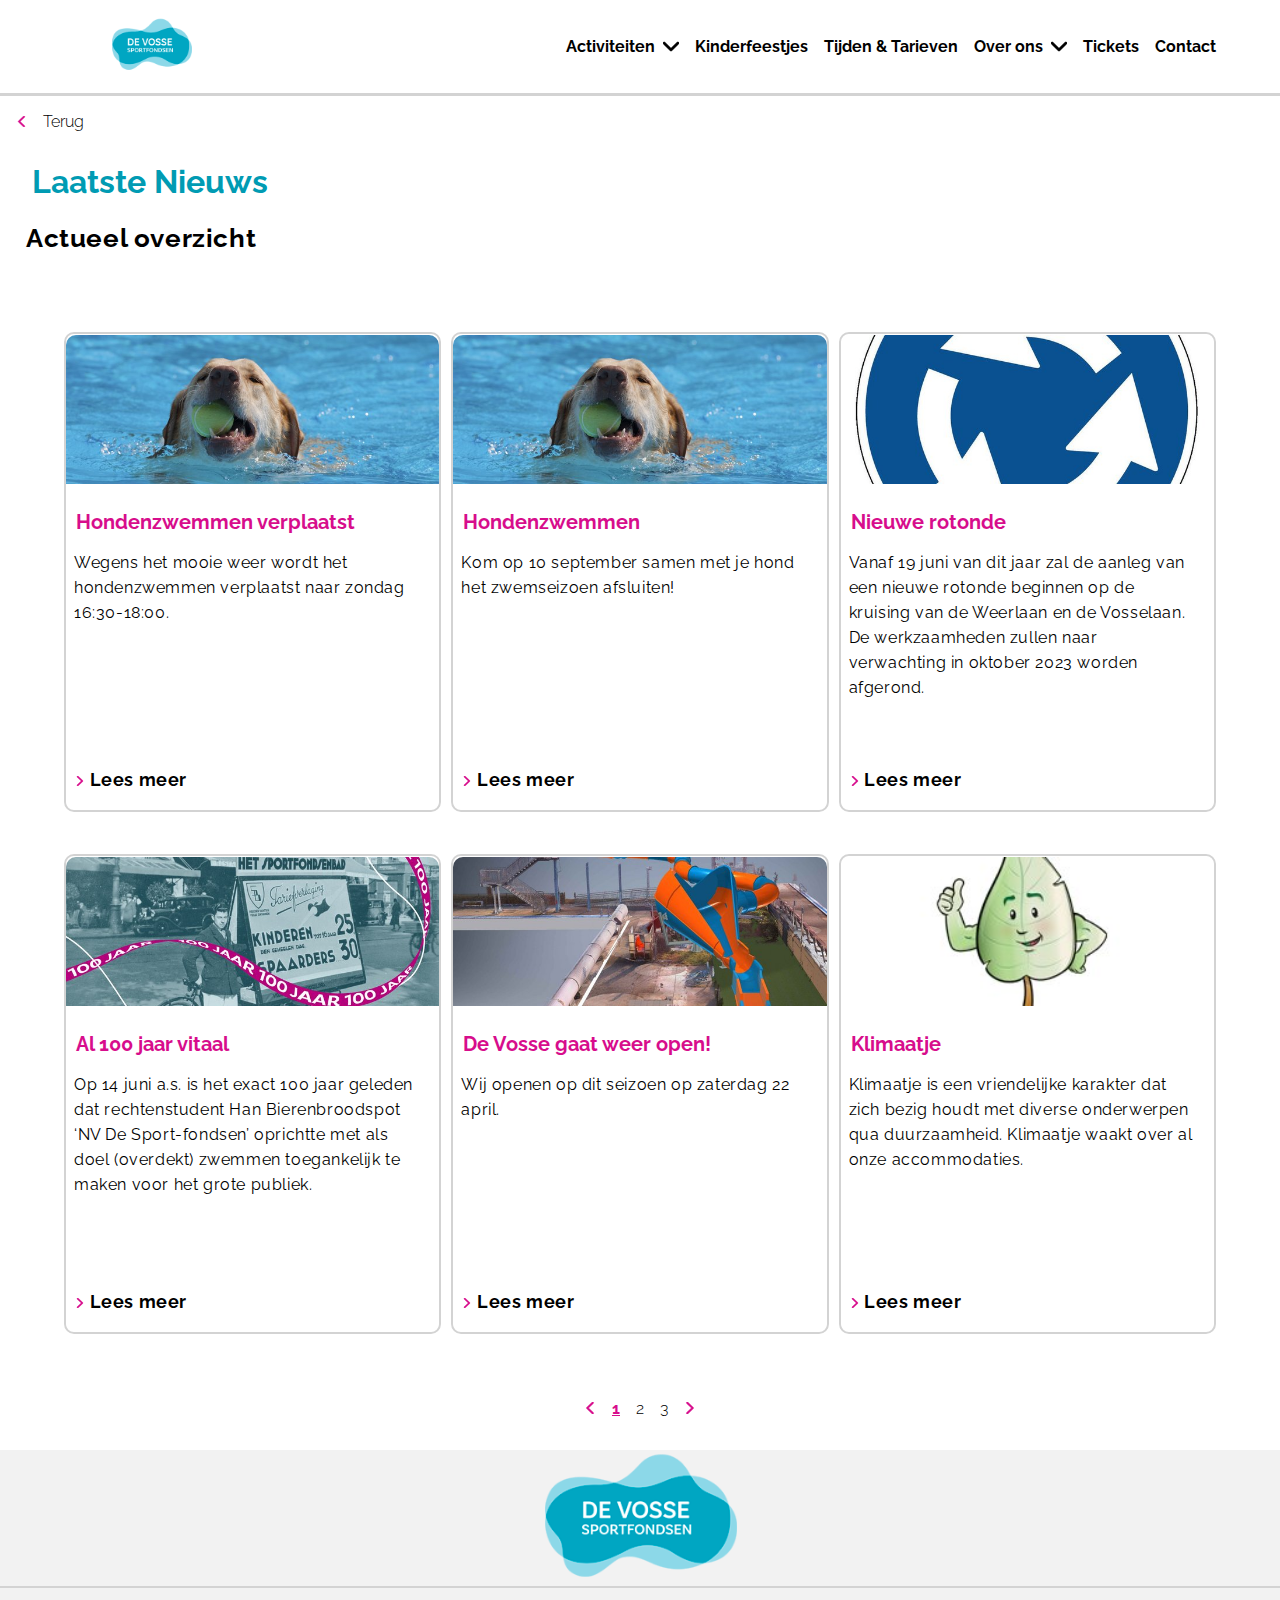
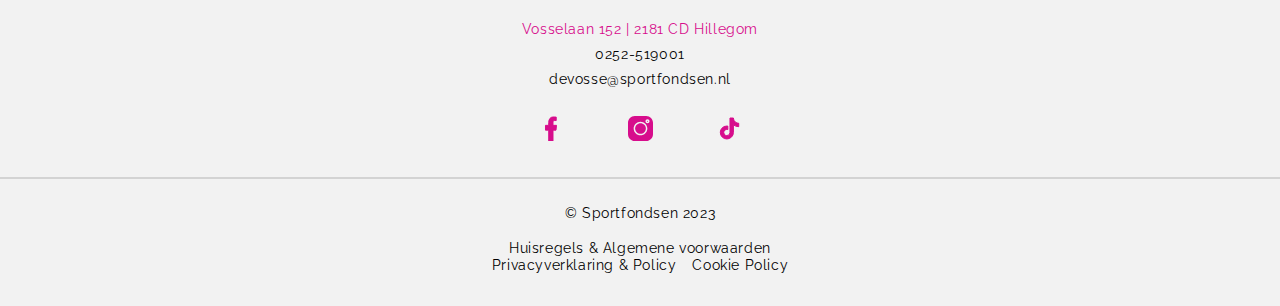
==== commit e9a50df0: "Add files via upload" ====
--- a/nieuws.html
+++ b/nieuws.html
@@ -25,7 +25,7 @@
 				<li>
 					<button aria-label="Klik op deze button om het activiteiten menu te openen." aria-expanded="false">
 					Activiteiten
-					<svg width="25" height="25" fill="currentColor" stroke="currentColor" viewBox="0 0 25 14" xmlns="http://www.w3.org/2000/svg">
+					<svg aria-hidden="true" width="25" height="25" fill="currentColor" stroke="currentColor" viewBox="0 0 25 14" xmlns="http://www.w3.org/2000/svg">
 						<path d="M11.2624 13.4963L0.513101 2.93597C-0.171036 2.26421 -0.171036 1.17506 0.513102 0.503618C1.19663 -0.167874 2.30524 -0.167874 2.98872 0.503618L12.5002 9.84788L22.0113 0.503891C22.6951 -0.167602 23.8036 -0.167602 24.4871 0.503891C25.171 1.17538 25.171 2.26448 24.4871 2.93624L13.7377 13.4966C13.3958 13.8323 12.9481 14 12.5002 14C12.0521 14 11.6041 13.832 11.2624 13.4963Z"></path></svg>
 					</button>
 						<ul>
@@ -39,7 +39,7 @@
 				<li>
 					<button aria-label="Klik op deze button om het over ons menu te openen." aria-expanded="false">
 						Over ons
-						<svg width="25" height="25" fill="currentColor" stroke="currentColor" viewBox="0 0 25 14" xmlns="http://www.w3.org/2000/svg">
+						<svg aria-hidden="true" width="25" height="25" fill="currentColor" stroke="currentColor" viewBox="0 0 25 14" xmlns="http://www.w3.org/2000/svg">
 						<path d="M11.2624 13.4963L0.513101 2.93597C-0.171036 2.26421 -0.171036 1.17506 0.513102 0.503618C1.19663 -0.167874 2.30524 -0.167874 2.98872 0.503618L12.5002 9.84788L22.0113 0.503891C22.6951 -0.167602 23.8036 -0.167602 24.4871 0.503891C25.171 1.17538 25.171 2.26448 24.4871 2.93624L13.7377 13.4966C13.3958 13.8323 12.9481 14 12.5002 14C12.0521 14 11.6041 13.832 11.2624 13.4963Z"></path></svg>
 					</button>
 						<ul>
@@ -230,7 +230,7 @@
 										Klimaatje waakt over al onze accommodaties.
 									</p>
 								</section>
-								<img src="images/klimaatje.jpg" alt="Afbeelding van de mascotte van KLimaatje.">
+								<img src="images/klimaatje.jpg" alt="Afbeelding van de mascotte van Klimaatje.">
 								<p>
 									<svg width="10" height="10" fill="currentColor" stroke="currentColor" class="text-primary" viewBox="0 0 15 25" xmlns="http://www.w3.org/2000/svg"><path d="M14.4603 13.7376L3.14568 24.4869C2.42594 25.171 1.25899 25.171 0.539592 24.4869C-0.179864 23.8034 -0.179864 22.6948 0.539592 22.0113L10.5513 12.4998L0.539883 2.98869C-0.179573 2.30489 -0.179573 1.19638 0.539883 0.512853C1.25934 -0.170951 2.42623 -0.170951 3.14598 0.512853L14.4606 11.2623C14.8203 11.6042 15 12.0519 15 12.4998C15 12.9479 14.82 13.3959 14.4603 13.7376Z"></path></svg>
 									Lees meer
--- a/styles/style.css
+++ b/styles/style.css
@@ -715,7 +715,7 @@
 	overflow-x: auto;
 }
 
-main section:nth-of-type(3) > ul:first-of-type {
+.index main section:nth-of-type(3) > ul:first-of-type {
 	display: flex;
 	justify-content: space-between;
 	margin-left: 1em;
@@ -1258,7 +1258,7 @@
 	margin-top: 2em;
 	margin-bottom: 2em;
 	gap: 1em;
-	width: 95%;
+	width: 100%;
 }
 
 .news main section:last-of-type ul li a {
